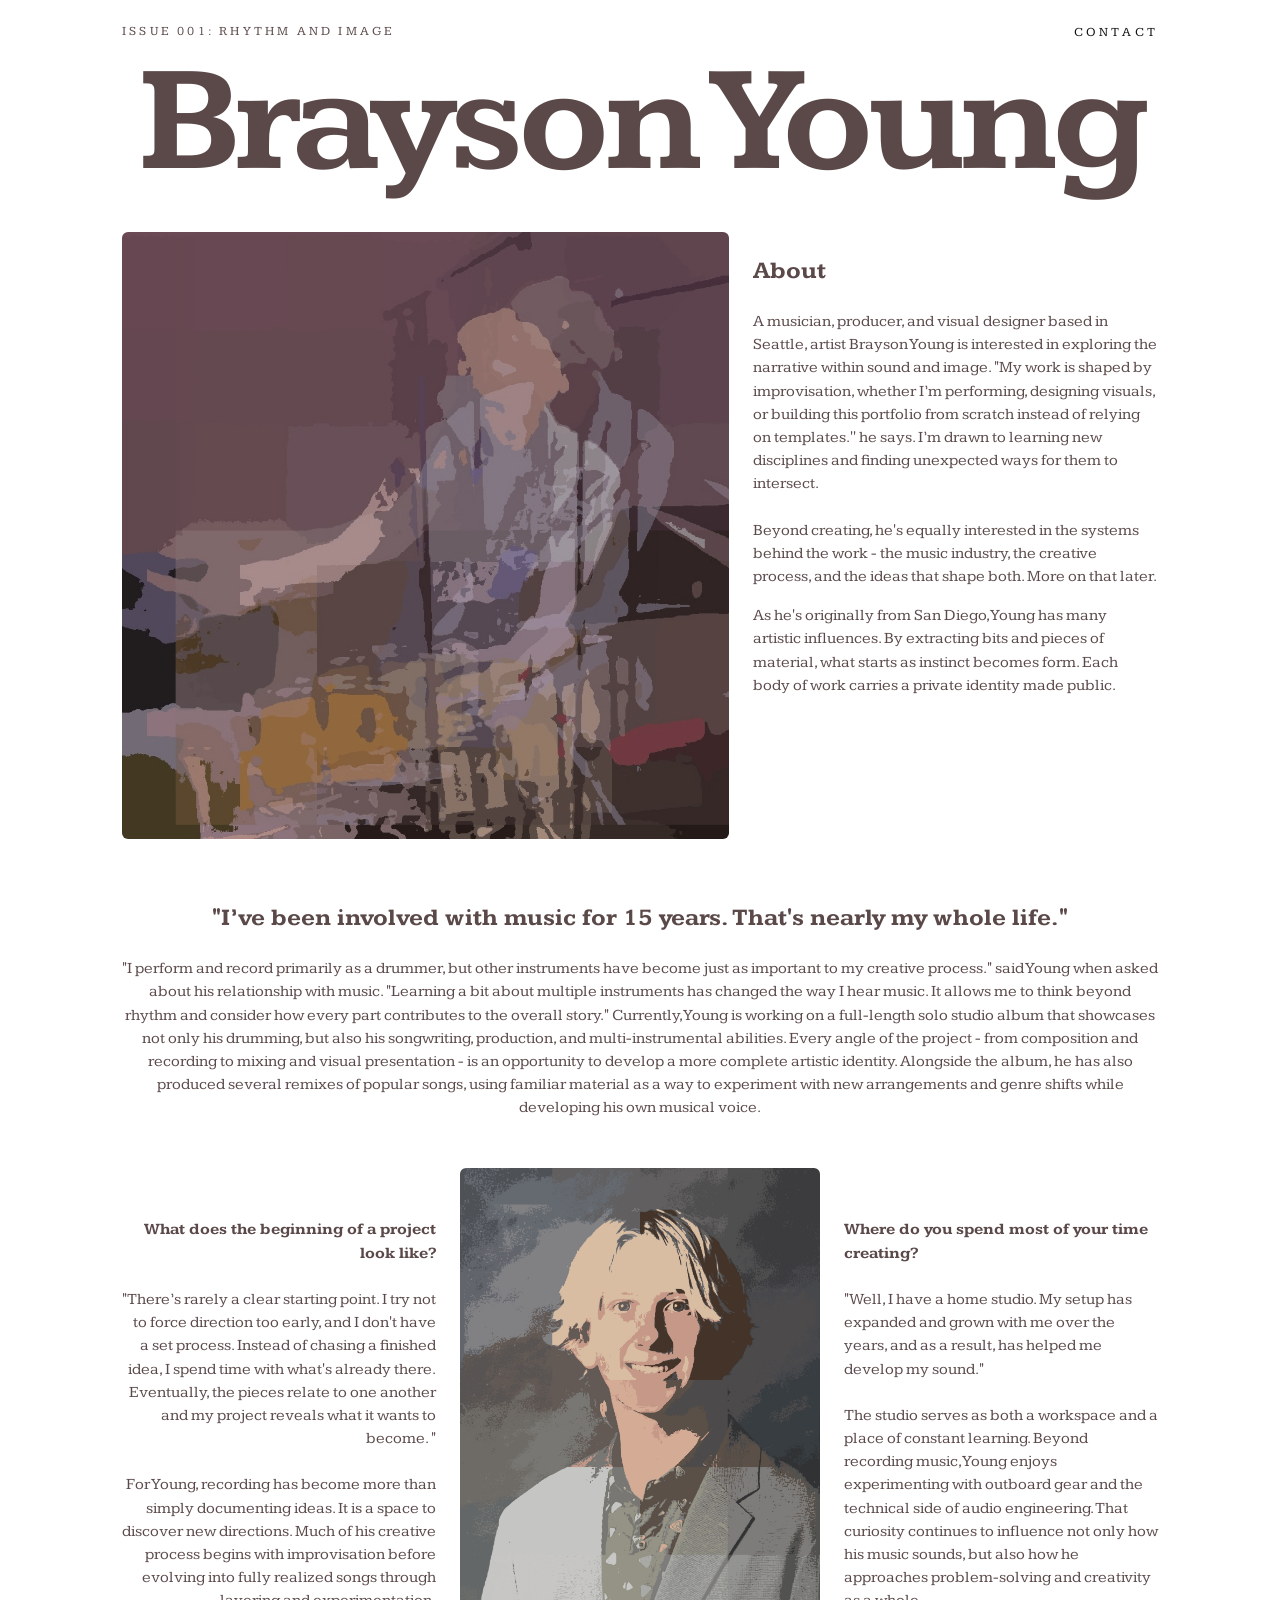
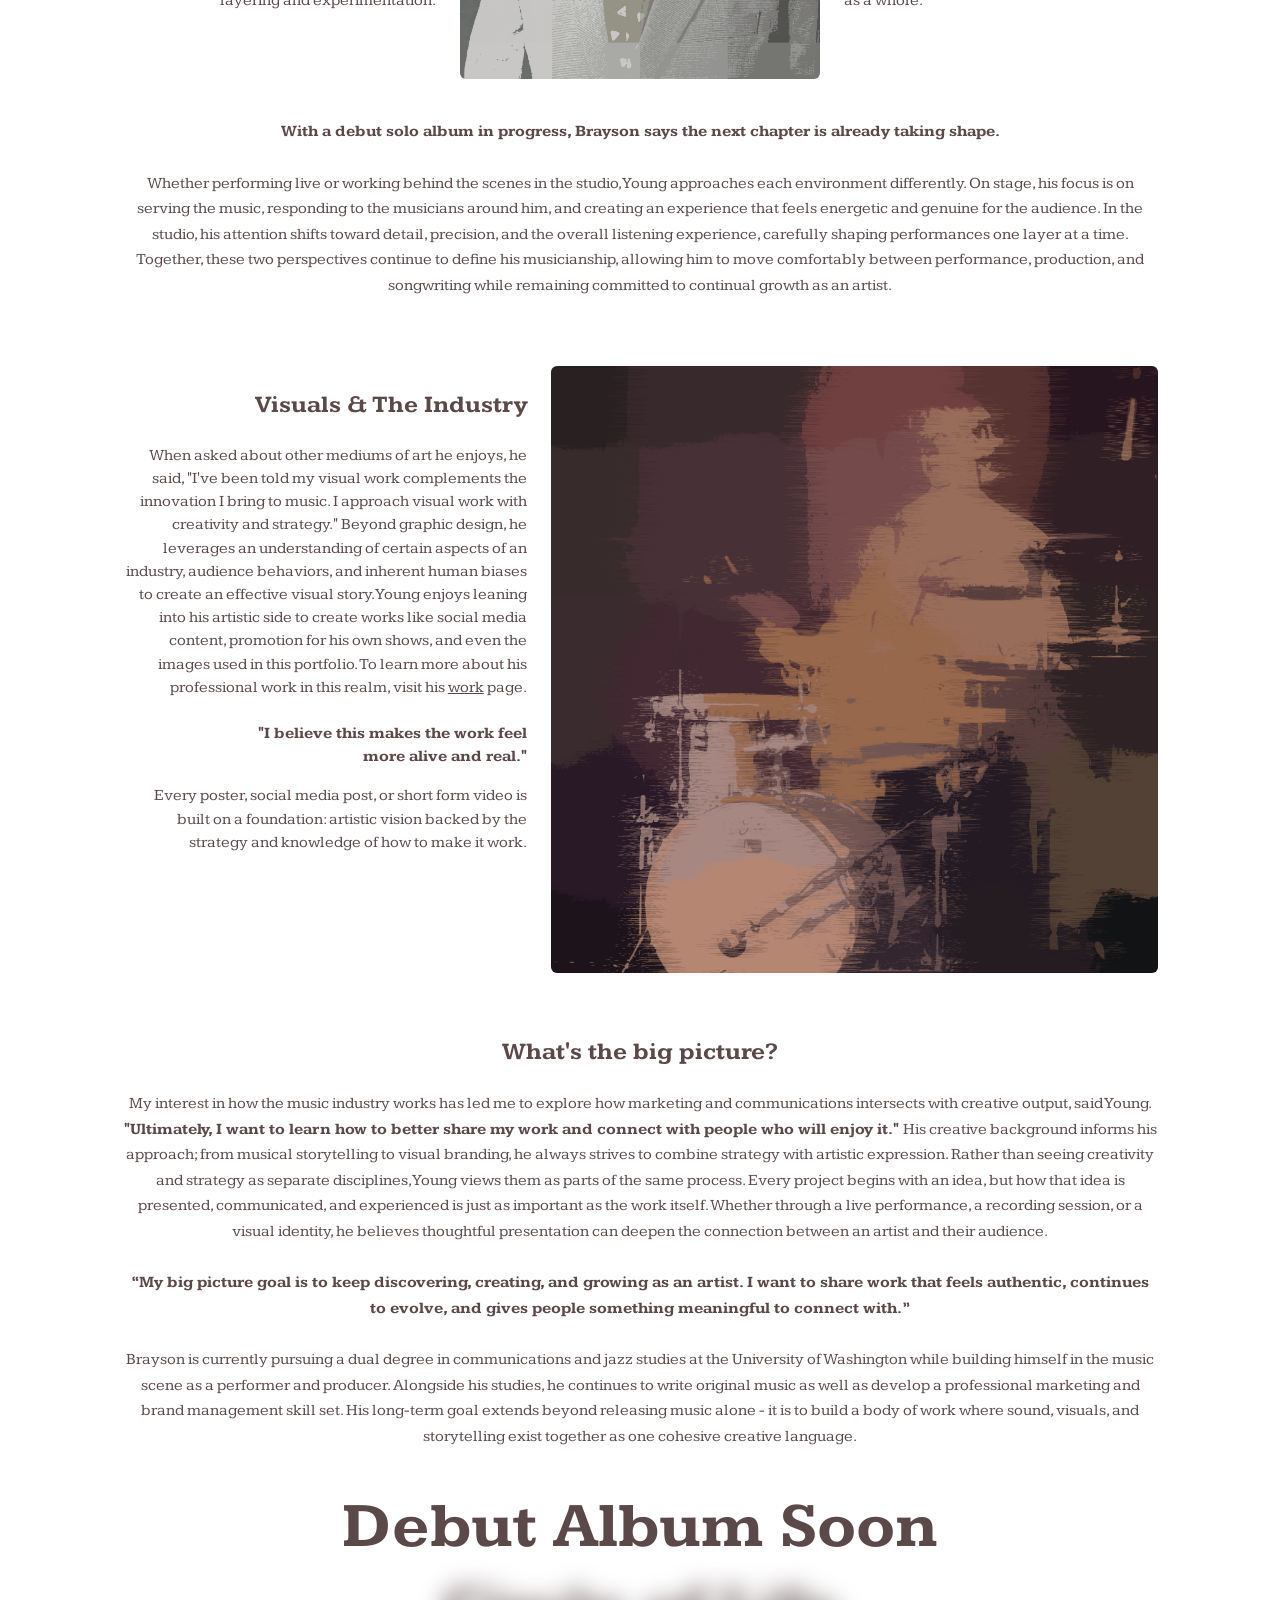
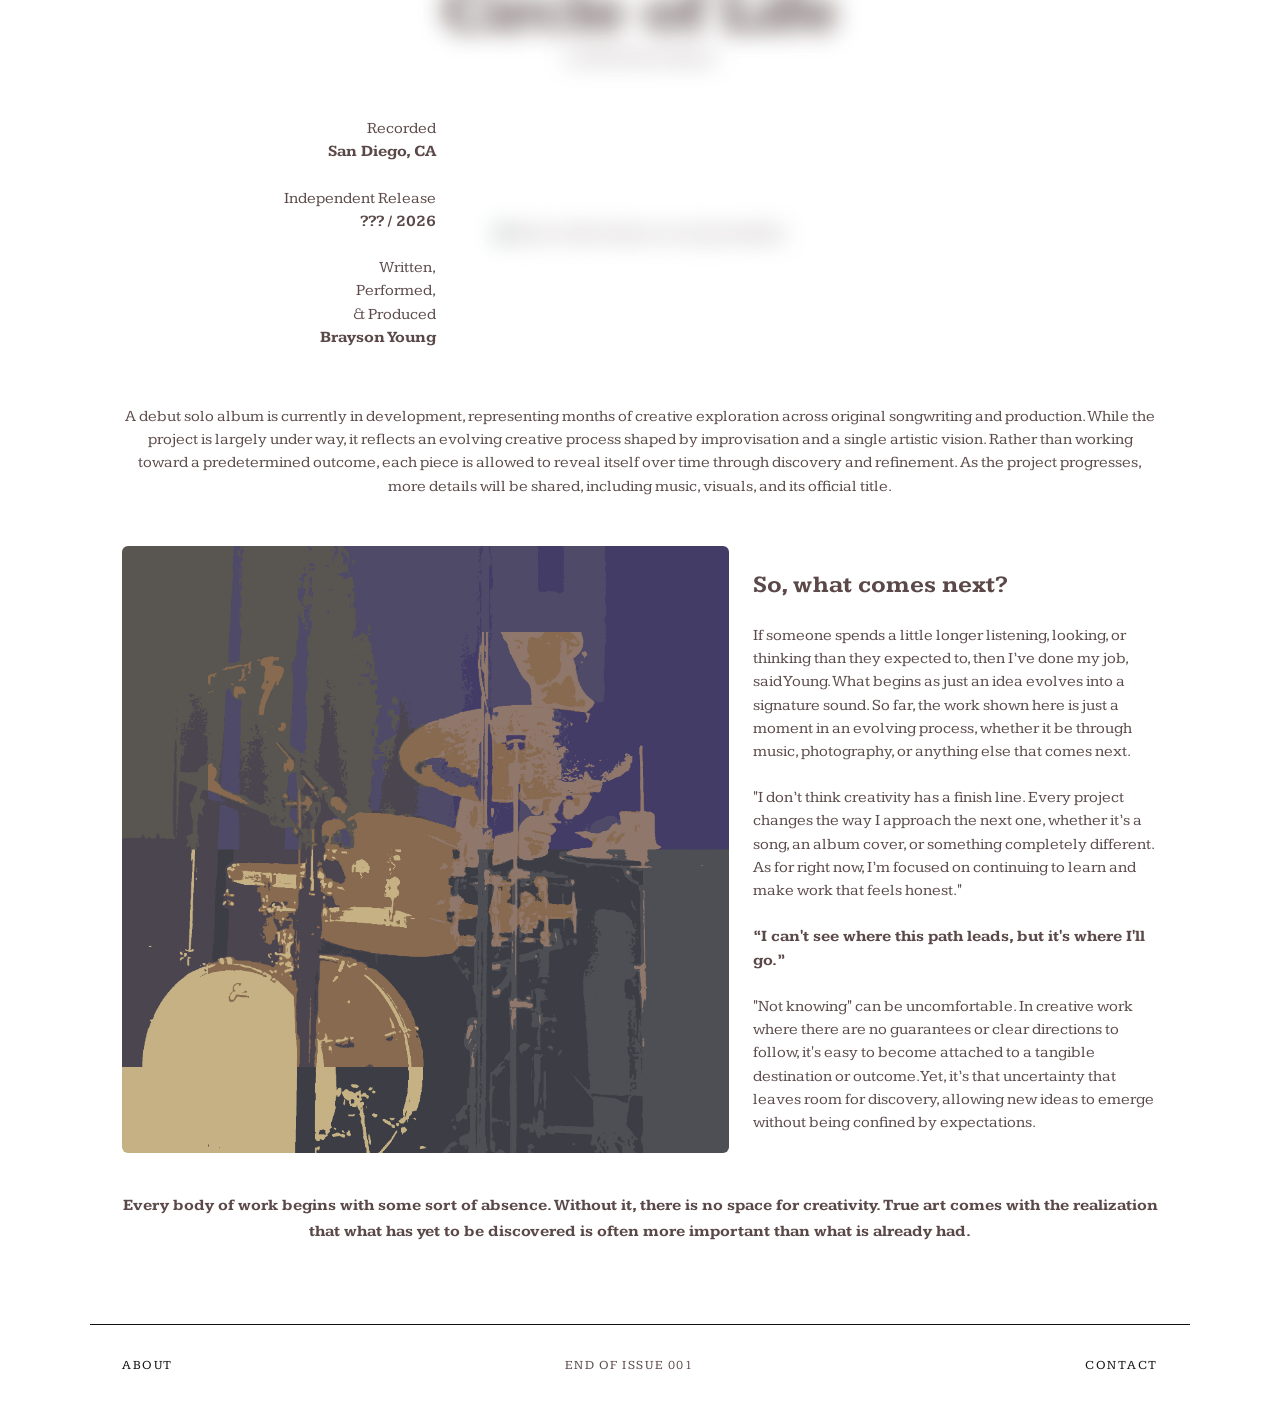
==== index.html @ c62594fe "aesthetic + some material changes made font size/line size smaller, updated text to include newer wo" ====
<!DOCTYPE html>
<html lang="en">
  <head>
    <meta charset="UTF-8" />
    <meta name="viewport" content="width=device-width, initial-scale=1.0" />
    <title>Brayson Young</title>
    <link rel="stylesheet" href="styles.css" />
  </head>
  <body>


<header class="masthead masthead-page">
        <div class="masthead-inner">
          <p class="eyebrow">

      <span class="eyebrow-full">issue 001: rhythm and image</span>

     <span class="eyebrow-short">issue 001</span>

        </p>
        
        <div class="contact-links" aria-label="Contact links">
          <button class="contact-toggle" type="button" aria-haspopup="dialog" aria-controls="contact-modal" aria-expanded="false">
            contact
          </button>
        </div>
      </div>

</header>


<header class="masthead masthead-fixed">
        <div class="masthead-inner">
          <p class="eyebrow">

      <span class="eyebrow-full">issue 001: rhythm and image</span>

     <span class="eyebrow-short">issue 001</span>

        </p>
        
        <div class="contact-links" aria-label="Contact links">
          <button class="contact-toggle" type="button" aria-haspopup="dialog" aria-controls="contact-modal" aria-expanded="false">
            contact
          </button>
        </div>
      </div>

</header>































        
       <div class="contact-backdrop" hidden></div>

<section class="contact-overlay" id="contact-overlay" hidden>

  <button class="contact-close" aria-label="Close contact">

    <img src="Assets/close.svg" alt="Close">

  </button>

  <div class="contact-content">

    <p class="contact-label">

      CONTACT
<br>

    </p>

    <h2>

      I'd love to hear from you.

    </h2>




<p>
  Email:
  <a href="mailto:braysonyoung@icloud.com" class="contact-item">

  <span>braysonyoung@icloud.com</span>

</a>



<br>
  Instagram:
  <a href="https://www.instagram.com/brayson.young/" target="_blank" rel="noopener noreferrer">

    @brayson.young

</a>
<br>
  LinkedIn:
  <a href="https://www.linkedin.com/in/braysonyoung/" target="_blank" rel="noopener noreferrer">

    in/braysonyoung

</a>
<br>
  Music:
  <a href="https://open.spotify.com/artist/YOUR_ARTIST_ID" target="_blank" rel="noopener noreferrer">

  "Brayson Young"

</a>

</p>

<p>Based in Seattle, WA</p>


<a class="contact-credit" href="Assets/Brayson Young Resume.pdf.pdf" download>

  Download Resume

  <br>

  <img src="Assets/download_grey.svg" width="19" height="19" alt="Download CV">

</a>

  </div>

</section>







    <main class="magazine">

      









<h1>Brayson Young</h1>
      

      <section class="feature">
        <img src="Images/anothercooldrums3.jpg" alt="Brayson Young at the drums" />
        <div class="feature-copy">
          <h2>About</h2>
          <p>
            A musician, producer, and visual designer based in Seattle, 
            artist Brayson Young is interested in 
            exploring the narrative within sound and image. 
            "My work is shaped by improvisation, whether I’m performing, 
            designing visuals, or building this portfolio from scratch 
            instead of relying on templates.'' he says. I’m drawn to learning new 
            disciplines and finding unexpected ways for them to intersect. 
            <br><br>
            Beyond creating, he's equally interested in the systems behind the 
            work - the music industry, the creative process, and the ideas that 
            shape both. More on that later. </p>
          <p>As he's originally from San Diego, Young has many artistic influences. 
            By extracting bits and pieces of material, what starts as instinct becomes form. 
            Each body of work carries a private identity made public.</p>
        </div>
      </section>


      <section class="essay">
        <h2>"I’ve been involved with music for 15 years. 
          That's nearly my whole life."</h2>
        <p> "I perform and record primarily as a 
          drummer, but other instruments
          have become just as important to my creative process." said 
          Young when asked about his relationship with music. 
          "Learning a bit about multiple instruments has changed the way I hear music. 
          It allows me to think beyond rhythm and consider how every 
          part contributes to the overall story."
          Currently, Young is working on a full-length solo studio 
          album that showcases not only his drumming, but also his 
          songwriting, production, and multi-instrumental abilities. 
          Every angle of the project - from composition and recording 
          to mixing and visual presentation - is an opportunity to 
          develop a more complete artistic identity. Alongside 
          the album, he has also produced several remixes of 
          popular songs, using familiar material as a way to 
          experiment with new arrangements and 
          genre shifts while developing his own musical voice. 
      </section>

      
      <section class="album-section">
        
        <div class="album-layout">
          <div class="feature-copy">
            <p style="text-align: right;">

          <strong>
          What does the beginning of a project look like? 
      
          </strong>


          <br><br>


          "There’s rarely a clear starting point. I try not to force 
          direction too early, and I don't have a set process.
          Instead of chasing a finished idea, I spend time with what's already there. 
          Eventually, the pieces relate 
          to one another and my project reveals what it wants to become. 
          "
<br><br>
              For Young, recording has become more than simply documenting ideas. 
              It is a space to discover new directions. 
              Much of his creative process begins with improvisation before 
               evolving into fully realized songs through 
              layering and experimentation.
            </p>
          </div>

          <div class="album-cover">
            <img src="Images/headshot.cool.jpg" alt="Headshot Cool" />
          </div>

          <div class="feature-copy">
            <p>
            <strong>
          Where do you spend most of your time creating?
          </strong>
          <br><br>
        "Well, I have a home studio.  
          My setup has expanded 
          and grown with me over the years, and as a result, has 
          helped me develop my sound."  
        <br><br>
        The studio serves as both a workspace and a place of 
        constant learning. Beyond recording music, 
        Young enjoys experimenting with outboard gear and the technical side of 
        audio engineering. That curiosity continues to 
        influence not only how his music sounds, but also 
        how he approaches problem-solving and creativity as a whole.
            </p>
          </div>
        </div>
      </section>

      <section class="essay">
        <strong>
        With a debut solo album in progress, Brayson says the next chapter is already taking shape.
        </strong>

        <br><br>
        Whether performing live or working behind the scenes in the studio, 
        Young approaches each environment differently. On stage, his 
        focus is on serving the music, responding to the musicians around 
        him, and creating an experience that feels energetic and genuine 
        for the audience. In the studio, his attention shifts toward detail, 
        precision, and the overall listening experience, carefully 
        shaping performances one layer at a time. Together, these two 
        perspectives continue to define his musicianship, allowing 
        him to move comfortably between performance, production, 
        and songwriting while remaining committed to continual growth as an artist.</p>
</section>

<br>
      <section class="feature feature-reverse">
        <div class="feature-copy">
          <h2>Visuals & The Industry </h2>
          <p>When asked about other mediums of art he enjoys, 
            he said, "I've been told my visual work complements the innovation I bring to music. 
            I approach visual work with creativity and strategy." 
            Beyond graphic design, 
            he leverages an understanding of certain aspects of an industry, 
            audience behaviors, and inherent human biases to create an effective 
            visual story. Young enjoys leaning into 
            his artistic side to create works like social media content, promotion for his own shows, 
            and even the images used in this portfolio. To learn more about his professional work in this realm, visit his <a href="work.html"> <u>work</u></a> page. 
            <br><br>

            <strong>"I believe this 
            makes the work feel <br> more alive and real."</strong>
             <p>Every poster, social 
            media post, or short form video is built on a foundation: 
            artistic vision backed by the strategy and knowledge of how to make it work.</p>
      
        </div>
        <img src="Images/braysondrums1cool3.jpg" alt="art" />
      </section>


      <section class="essay">
        <p>
          
          <h2>
            What's the big picture?
          </h2>
          
          My interest in how the music industry works has led me to explore how 
          marketing and communications intersects with creative output, said Young. 
          <b>"Ultimately, I want to learn how to better share my work and connect 
          with people who will enjoy it." </b>

          His creative background informs his approach; 
          from musical storytelling to visual branding, he always strives to 
          combine strategy with artistic expression. Rather than seeing creativity and 
          strategy as separate disciplines, Young views them as parts of the same process. 
          Every project begins with an idea, but how that idea is presented, 
          communicated, and experienced is just as important as the work itself. 
          Whether through a live performance, a recording session, or a visual 
          identity, he believes thoughtful presentation can deepen the 
          connection between an artist and their audience.  
          <br><br>

          <strong>
          “My big picture goal is to keep discovering, creating, and growing as an artist.
          I want to share work that feels authentic, continues to evolve, and gives people 
          something meaningful to connect with.”
          </strong>

          <br><br>
          Brayson is currently pursuing 
          a dual degree in communications and jazz studies at the 
          University of Washington while building himself in the music scene 
          as a performer and producer. Alongside his studies, he continues to 
          write original music as well as develop a professional
          marketing and brand management skill set. 
          His long-term goal extends beyond releasing music alone - it is 
          to build a body of work where sound, visuals, and storytelling 
          exist together as one cohesive creative language.

          
        </p>

      </section>

     





























  

    


      <section class="album-section">
        <h2 >Debut Album Soon</h2>
        <br>
    <h2 class="blur-text">Circle of Life</h2>
    <p class="album-subtitle blur-text">A 2026 Debut Album</p>
</section>






        <div class="album-layout">
          <div class="track-list left-list">
            <p>
            Recorded
            <br>
              <strong>San Diego, CA</strong>
            <br><br>
            Independent Release
            <br>
            <strong>??? / 2026</strong>
            <br><br>
            Written,
            <br>
            Performed,
            <br>
            & Produced
            <br>
            <strong>Brayson Young</strong>

            </p>
          </div>







          <div class="album-cover">
            <div class="album-visual">
              <img src="Images/drumscool.jpg" class="blurred" alt="Circle of Life album cover placeholder" />
            </div>
          </div>








          
        </div>

      
      </section>

      <section class="essay">
        <p>
          A debut solo album is currently in development, representing months of 
          creative exploration across original songwriting and production. 
          While the project is largely under way, it 
          reflects an evolving creative process shaped by improvisation 
          and a single artistic vision. Rather than working toward a 
           predetermined outcome, each piece is allowed to reveal 
           itself over time through discovery and refinement. As the project progresses, more details will 
           be shared, including music, visuals, and its official title. 
      

        </p>
      </section>

 
  

  
  









































        




























<section class="feature">
        <img src="Images/BraysonDrums2 cool2.jpg" alt="Brayson Young at the drums" />
        <div class="feature-copy">
          <h2>So, what comes next?</h2>
          <p>

            If someone spends a little longer listening, looking, or 
            thinking than they expected to, then I’ve done my job, said Young.
          What begins as just an idea evolves into a signature sound. 
            So far, the work shown here 
            is just a moment in an evolving process, whether it be through 
            music, photography, or anything else that comes next.
            <br><br>
            "I don’t think creativity has a finish line. 
            Every project changes the way I approach the next one, 
            whether it’s a song, an album cover, or something completely 
            different. As for right now, I’m focused on continuing to
             learn and make work that feels honest." 
            
             <br><br>
             <strong>“I can't see where this path leads, but it's where I'll go.”</strong>
            <br><br>
            "Not knowing" can be uncomfortable. In creative work where 
            there are no guarantees or clear directions to follow, it's easy 
            to become attached to a tangible destination or outcome. 
            Yet, it’s that uncertainty that 
            leaves room for discovery, allowing new ideas to emerge 
            without being confined by expectations.
            
            </p>
        </div>
      </section>






<section class="essay">
          
            <strong>
            Every body of work begins with some sort of absence. Without it, 
            there is no space for creativity. 
            True art comes with the realization that 
            what has yet to be discovered is often more important than what
            is already had.  
            </strong>


            
          </p>



































    </main>

    <footer class="site-footer">

  <div class="footer-inner">

    <button class="about-toggle" type="button">

    <p class="issue-end">
      about
    </p>
    </button>

    <p class="issue-end">
      end of issue 001
    </p>

    <button class="contact-toggle footer-contact" type="button">

    <p class="issue-end">
      contact
    </p>
    </button>

  </div>



</footer>






















<button class="back-to-top" aria-label="Back to top">
  <span class="reading-percentage">0%</span>
</button>



<div class="corner-menu">
  <div class="menu-items">

    <!--about-->
<button class="menu-icon about-menu-button" aria-label="About">
      <img src="Assets/about.svg" alt="About">
    </button>
    <!-- Contact -->
    <button class="menu-icon contact-menu-button" aria-label="Contact">
      <img src="Assets/mail.svg" alt="Contact">
    </button>
    <!-- Share -->
    <button class="menu-icon share-button" aria-label="Share">
      <img src="Assets/send.svg" alt="Share">
    </button>
    
  </div>
  <!-- Hamburger -->
  <button class="menu-toggle" aria-label="Open menu">
    <span></span>
    <span></span>
  </button>
</div>








<!-- About Overlay -->

<div class="about-backdrop" hidden></div>

<section class="about-overlay" id="about-overlay" hidden>

  <button class="about-close" aria-label="Close about">

  <img src="Assets/close.svg" alt="Close about">    

  </button>

  <div class="about-content">

    <p class="about-label">

      about

    </p>

    <h2>

      Issue 001:
      Rhythm and Image

    </h2>

    <p>

      This website is a digital publication exploring the

      relationship between music, visual art, and creative

      process. It also serves as a portfolio for my work.

    </p>

    <p>

      <a href="work.html" class="about-link">

        Learn more about my professional work

      </a>

    </p>

    <p>

      Created and designed by Brayson Young.

    </p>

    <p class="about-credit">

      © 2026 Brayson Young
      <br>
      All Rights Reserved

    </p>

  </div>

</section>





    <script>

/* =========================
   SEMI-STICKY MASTHEAD
========================= */

const fixedHeader = document.querySelector(".masthead-fixed");

let lastScroll = 0;

window.addEventListener("scroll", () => {

  if (!fixedHeader) return;

  const currentScroll = window.scrollY;

  if (currentScroll < 200) {

    fixedHeader.classList.remove("visible");

  } 
  
  else if (currentScroll < lastScroll) {

    fixedHeader.classList.add("visible");

  } 
  
  else {

    fixedHeader.classList.remove("visible");

  }

  lastScroll = currentScroll;

});



/* =========================
   YEAR
========================= */

const yearElement = document.getElementById("year");

if (yearElement) {

  yearElement.textContent = new Date().getFullYear();

}



/* =========================
   CONTACT POPUP
========================= */

const contactButtons = document.querySelectorAll(".contact-toggle");

const contactOverlay = document.querySelector("#contact-overlay");

const contactBackdrop = document.querySelector(".contact-backdrop");

const contactClose = document.querySelector(".contact-close");


function openContact() {

  if (!contactOverlay || !contactBackdrop) return;

  contactOverlay.hidden = false;

  contactBackdrop.hidden = false;


  setTimeout(() => {

    contactOverlay.classList.add("visible");

    contactBackdrop.classList.add("visible");

  }, 10);

}


function closeContact() {

  if (!contactOverlay || !contactBackdrop) return;


  contactOverlay.classList.remove("visible");

  contactBackdrop.classList.remove("visible");


  setTimeout(() => {

    contactOverlay.hidden = true;

    contactBackdrop.hidden = true;

  }, 450);

}


contactButtons.forEach(button => {

  button.addEventListener("click", openContact);

});


if (contactClose) {

  contactClose.addEventListener("click", closeContact);

}


if (contactBackdrop) {

  contactBackdrop.addEventListener("click", closeContact);

}


if (contactOverlay) {

  contactOverlay.addEventListener("click", (event) => {

    if (event.target === contactOverlay) {

      closeContact();

    }

  });

}



/* =========================
   ABOUT POPUP
========================= */

const aboutButtons = document.querySelectorAll(".about-toggle");

const aboutMenuButton = document.querySelector(".about-menu-button");

if (aboutMenuButton) {

  aboutMenuButton.addEventListener("click", openAbout);

}

const aboutOverlay = document.querySelector("#about-overlay");

const aboutBackdrop = document.querySelector(".about-backdrop");

const aboutClose = document.querySelector(".about-close");


function openAbout() {

  if (!aboutOverlay || !aboutBackdrop) return;


  aboutOverlay.hidden = false;

  aboutBackdrop.hidden = false;


  setTimeout(() => {

    aboutOverlay.classList.add("visible");

    aboutBackdrop.classList.add("visible");

  }, 10);

}


function closeAbout() {

  if (!aboutOverlay || !aboutBackdrop) return;


  aboutOverlay.classList.remove("visible");

  aboutBackdrop.classList.remove("visible");


  setTimeout(() => {

    aboutOverlay.hidden = true;

    aboutBackdrop.hidden = true;

  }, 450);

}


aboutButtons.forEach(button => {

  button.addEventListener("click", openAbout);

});


if (aboutClose) {

  aboutClose.addEventListener("click", closeAbout);

}


if (aboutBackdrop) {

  aboutBackdrop.addEventListener("click", closeAbout);

}


if (aboutOverlay) {

  aboutOverlay.addEventListener("click", (event) => {

    if (event.target === aboutOverlay) {

      closeAbout();

    }

  });

}



/* =========================
   ESCAPE CLOSES POPUPS
========================= */

document.addEventListener("keydown", (event) => {

  if (event.key === "Escape") {

    closeAbout();

    closeContact();

  }

});



/* =========================
   BACK TO TOP + CORNER MENU
========================= */

const backToTop = document.querySelector(".back-to-top");

const cornerMenu = document.querySelector(".corner-menu");


window.addEventListener("scroll", () => {


  if (window.scrollY > 600) {


    if (backToTop) {

      backToTop.classList.add("visible");

    }


    if (cornerMenu) {

      cornerMenu.classList.add("visible");

    }


  } 
  
  else {


    if (backToTop) {

      backToTop.classList.remove("visible");

    }


    if (cornerMenu) {

      cornerMenu.classList.remove("visible");

    }


  }


});



if (backToTop) {

  backToTop.addEventListener("click", () => {

    window.scrollTo({

      top: 0,

      behavior: "smooth"

    });

  });

}



/* =========================
   READING PERCENTAGE
========================= */

const percentageText = document.querySelector(".reading-percentage");


function updateReadingProgress() {

  if (!percentageText) return;


  const scrollTop = window.scrollY;

  const documentHeight =
    document.documentElement.scrollHeight - window.innerHeight;


  const percentage =
    Math.round((scrollTop / documentHeight) * 100);


  percentageText.textContent = percentage + "%";

}


window.addEventListener("scroll", updateReadingProgress);

updateReadingProgress();



/* =========================
   CORNER MENU
========================= */

const menuToggle = document.querySelector(".menu-toggle");

const shareButton = document.querySelector(".share-button");

const menuContactButton = document.querySelector(".contact-menu-button");



if (menuToggle && cornerMenu) {

  menuToggle.addEventListener("click", () => {

    cornerMenu.classList.toggle("open");

  });

}



if (shareButton) {

  shareButton.addEventListener("click", async () => {


    if (navigator.share) {


      await navigator.share({

        title: document.title,

        url: window.location.href

      });


    } 
    
    else {


      navigator.clipboard.writeText(window.location.href);


    }


  });

}



if (menuContactButton) {

  menuContactButton.addEventListener("click", () => {

    openContact();

  });

}



/* =========================
   CAROUSEL
========================= */

document.addEventListener("DOMContentLoaded", () => {



  const carousel =

    document.querySelector(".poster-carousel .carousel-track");

  const prevButton =

    document.querySelector(".carousel-prev");

  const nextButton =

    document.querySelector(".carousel-next");

  if (!carousel || !prevButton || !nextButton) return;



  window.addEventListener("load", () => {

  carousel.scrollTo({

    left: 0,

    behavior: "instant"

  });

});



  function getScrollAmount() {

    const card =

      carousel.querySelector(".poster-card");

    if (!card) return 244;

    const gap =

      parseInt(

        window.getComputedStyle(carousel).gap,

        10

      ) || 24;

    return card.offsetWidth + gap;

  }

  function updateButtons() {

  const maxScroll = carousel.scrollWidth - carousel.clientWidth;

  if (carousel.scrollLeft <= 5) {

    prevButton.classList.add("hidden");

  } else {

    prevButton.classList.remove("hidden");

  }

  if (carousel.scrollLeft >= maxScroll - 5) {

    nextButton.classList.add("hidden");

  } else {

    nextButton.classList.remove("hidden");

  }

}

  prevButton.addEventListener("click", () => {

    carousel.scrollBy({

      left: -getScrollAmount(),

      behavior: "smooth"

    });

  });

  nextButton.addEventListener("click", () => {

    carousel.scrollBy({

      left: getScrollAmount(),

      behavior: "smooth"

    });

  });

  // Update while scrolling

  carousel.addEventListener("scroll", updateButtons);

  // Update on resize

  window.addEventListener("resize", updateButtons);

  // Set initial state

  updateButtons();

});



</script>












  </body>
</html>
---- styles.css ----
@import url("https://fonts.googleapis.com/css2?family=Kameron:wght@400;600;700&display=swap");

html, body {
  margin: 0;
  padding: 0;
  min-height: 100%;
  background: #ffffff;
  color: #5b4949;
  font-family: "Kameron", serif;
  p {
  font-size: 16px;
  line-height: 1.45;
}
}

body {
  overflow-x: hidden;


 

  -moz-osx-font-smoothing: grayscale;



animation: fadeIn 2s ease;

}

@keyframes fadeIn {

  from {

    opacity: 0;

  }

  to {

    opacity: 1;

  }


}





.blurred {
  filter: blur(12px);
}

.blur-text {
  filter: blur(12px);
}



.underline {
  text-decoration: underline;
}























.back-to-top {

  position: fixed;

  bottom: 2rem;

  left: 2rem;

  width: auto;

  height: auto;

  border: none;

  background: transparent;

  color: #111;

  display: flex;

  flex-direction: column;

  align-items: center;

  justify-content: center;

  gap: 0rem;

  cursor: pointer;

  opacity: 0;

  visibility: hidden;

  transform: translateY(10px);

  transition:

    opacity 0.4s ease,

    transform 0.4s cubic-bezier(.22,1,.36,1),

    visibility 0.4s ease;

  z-index: 20;


  border-radius: 5px;

  background: rgba(255,255,255,0.9);

  backdrop-filter: blur(8px);

  filter: drop-shadow(0 2px 8px rgba(0,0,0,0));

}

.back-to-top.visible {

  opacity: 1;

  visibility: visible;

  transform: translateY(0);

}

.back-to-top:hover {

  transform: translateY(-4px);

}

.back-to-top img {

  width: 38px;

  height: 38px;

}

.reading-percentage {

  font-size: 1rem;

  letter-spacing: 0.15em;

  text-transform: uppercase;

}







.corner-menu {

  position: fixed;

  left: auto;

  bottom: 2rem;

  right: 2rem;

  z-index: 20;

  display: flex;

  flex-direction: column;

  align-items: center;

  opacity: 0;

  visibility: hidden;

  transform: translateY(10px);

  transition:

    opacity 0.4s ease,

    transform 0.4s cubic-bezier(.22,1,.36,1),

    visibility 0.4s ease;

}


.corner-menu.visible {

  opacity: 1;

  visibility: visible;

  transform: translateY(0);

}

/* Main hamburger button */

.menu-toggle {

  width: auto;

  height: auto;

  padding: 0.65rem;

  border: none;

  background: rgba(255,255,255,0.9);

  backdrop-filter: blur(8px);

  display: flex;

  flex-direction: column;

  align-items: center;

  justify-content: center;

  gap: 6px;

  cursor: pointer;

  border-radius: 5px;

}

/* Hamburger lines */

.menu-toggle span {

  width: 20px;

  height: 2px;

  background: #111;

  transition: transform .3s ease;

}

/* Hidden menu buttons */

.menu-items {

  display: flex;

  flex-direction: column;

  align-items: center;

  gap: 14px;

  margin-bottom: 14px;

  opacity: 0;

  visibility: hidden;

  transform: translateY(10px);

  transition:

    opacity .4s ease,

    transform .4s cubic-bezier(.22,1,.36,1),

    visibility .4s ease;

}

/* Individual buttons */

.menu-icon {

  width: 32px;

  height: 32px;

  padding: 0;

  border: none;

  border-radius: 5px;

  background: rgba(255,255,255,0.9);

  backdrop-filter: blur(8px);

  display: flex;

  align-items: center;

  justify-content: center;

  cursor: pointer;

  transition: transform .3s ease;

}

.menu-icon img {

  width: 20px;

  height: 20px;

  object-fit: contain;

}

.menu-icon:hover {

  transform: translateY(-3px);

}

/* Expanded state */

.corner-menu.open .menu-items {

  opacity: 1;

  visibility: visible;

  transform: translateY(0);

}

/* Hamburger → X */

.corner-menu.open .menu-toggle span:first-child {

  transform: translateY(3.5px) rotate(45deg);

}

.corner-menu.open .menu-toggle span:last-child {

  transform: translateY(-3.5px) rotate(-45deg);

}





@media (max-width: 1220px) {

  .back-to-top,

  .corner-menu {

    display: none !important;

  }

}
































/* CONTACT BACKDROP */

.contact-backdrop {

  position: fixed;

  inset: 0;

  background: rgba(255,255,255,0.55);

  backdrop-filter: blur(10px);

  -webkit-backdrop-filter: blur(10px);

  z-index: 30;

  opacity: 0;

  transition: opacity .4s ease;

}


.contact-backdrop.visible {

  opacity: 1;

}



/* CONTACT PAGE */

.contact-overlay {

  position: fixed !important;

  top: 0 !important;

  left: 0 !important;

  width: 100vw !important;

  height: 100dvh !important;

  background: #ffffff;

  z-index: 999;

  display: flex;

  align-items: center;

  justify-content: center;

  opacity: 0;

  transform: translateY(20px);

  pointer-events: none;

  transition:

    opacity .45s ease,

    transform .45s cubic-bezier(.22,1,.36,1);

}


.contact-overlay.visible {

  opacity: .7;

  transform: translateY(0);

  pointer-events: auto;

}



/* CONTENT */

.contact-content {

  width: min(90vw, 400px);

  text-align: center;

  color: inherit;

  line-height: 1.7;

}


.contact-toggle {

  border: none;

  background: transparent;

  padding: 0;

  margin: 0;

  color: #111111;

  font-family: inherit;

  font-size: 0.8rem;

  letter-spacing: 0.25em;

  text-transform: uppercase;

  cursor: pointer;

  appearance: none;

  -webkit-appearance: none;

  transition: opacity 0.2s ease;

}

.home-link {

  color: #111111;

  font-family: inherit;

  font-size: 0.8rem;

  letter-spacing: 0.25em;

  text-decoration: none;

  text-transform: uppercase;

  transition: opacity 0.2s ease;

}

.home-link:hover {

  opacity: 0.55;

}

.home-link:focus-visible {

  outline: 2px solid currentColor;

  outline-offset: 4px;

}

.contact-toggle:hover {

  opacity: 0.55;

}

.contact-toggle:focus-visible {

  outline: none;

}



.contact-label {

  font-size: .95rem;

  letter-spacing: .2em;

  text-transform: uppercase;

  color: #000000;

  margin-bottom: 2rem;

}



.contact-content h2 {

  font-size: clamp(2.2rem);

  font-weight: 700;

  line-height: 1.1;

  color: #000;

  margin: 0 0 2rem;



}



/* LINKS */

.contact-links {

  display: flex;

  flex-direction: column;

  align-items: center;



}




.contact-row {

  color: #111;

  text-decoration: none;

  display: flex;

  flex-direction: column;

  align-items: center;

  gap: .3rem;

  margin-top: 3rem;

  margin-bottom: 1.5rem;

  transition: opacity .2s ease;



}



a {

  color: inherit;

  text-decoration: none; /* optional */

}

a:visited {

  color: inherit;

}



a:active {

  color: inherit;

}


.contact-row:hover {

  opacity: .6;

}


.contact-info {

  font-size: 1rem;



}



.contact-credit {

  margin-top: 1.5rem;

  font-size: .8rem !important;

  color: #777 !important;

  letter-spacing: .1em;

}



/* CLOSE BUTTON */

.contact-close {

  position: absolute;

  top: 2rem;

  right: 2rem;

  border: none;

  background: transparent;

  cursor: pointer;

}


















main {
  min-height: 100vh;
  background: #ffffff;
  padding: 2rem;
  box-sizing: border-box;
}


img {

  border-radius: 6px;

}

.magazine {
  max-width: 1100px;
  margin: 0 auto;
  padding-top: 55px;
}

.work-magazine {
  padding-bottom: 5rem;
  color: #4e3b59;
}

.work-magazine h1 {
  width: 100%;
  max-width: 1100px;
  margin: 0 auto 2.5rem;
  box-sizing: border-box;
  font-size: clamp(3.4rem, 9vw, 7.2rem);
  font-weight: 650;
  line-height: 1.1;
  letter-spacing: -0.04em;
  text-align: center;
  white-space: nowrap;
  overflow: hidden;
  text-overflow: clip;

}

.work-feature {
  margin-top: 1.5rem;
  margin-bottom: 4rem;
}

.section-label {
  margin: 0 0 1rem;
  font-size: 0.72rem;
  letter-spacing: 0.22em;
  text-transform: uppercase;
  color: #111111;
}

.instagram-chart-section {
  margin: 3rem 0 2rem;
}

.instagram-chart-header {
  margin-bottom: 1rem;
  text-align: center;
}

.instagram-chart-header h2 {
  margin: 0;
  font-size: clamp(2rem, 3vw, 3rem);
  line-height: 1.1;
  letter-spacing: -0.04em;
}

.instagram-chart-wrap {
  position: relative;
  width: 100%;
  max-width: 780px;
  margin: 0 auto;
  padding: 1.25rem 1rem 0.5rem;
  border-top: 1px solid rgba(17, 17, 17, 0.2);
  border-bottom: 1px solid rgba(17, 17, 17, 0.2);
  background: rgba(255, 255, 255, 0.5);
  box-sizing: border-box;
}

.instagram-chart-wrap canvas {
  display: block;
  width: 100% !important;
  height: 320px !important;
}

.stats-section {
  margin: 3rem 0 2rem;
}

.stats-grid {
  display: grid;
  grid-template-columns: repeat(auto-fit, minmax(200px, 1fr));
  gap: 2rem;
  width: 100%;
  max-width: 780px;
  margin: 0 auto;
  padding: 2rem 1rem;
  border-top: 1px solid rgba(17, 17, 17, 0.2);
  border-bottom: 1px solid rgba(17, 17, 17, 0.2);
  background: rgba(255, 255, 255, 0.5);
  box-sizing: border-box;
}

@media (max-width: 768px) {
  .stats-grid {
    grid-template-columns: repeat(2, minmax(0, 1fr));
    gap: 1rem 1.5rem;
    padding: 1.5rem 0.75rem;
  }

  .stat-card {
    min-width: 0;
  }
}

.stat-card {
  text-align: center;
}

.stat-value {
  font-size: clamp(2rem, 8vw, 2.5rem);
  font-weight: 600;
  line-height: 1;
  letter-spacing: -0.03em;
  margin-bottom: .25rem;
  color: #604466;
  text-transform: lowercase;
}

.stat-label {
  font-size: 0.75rem;
  letter-spacing: 0.1em;
  text-transform: uppercase;
  color: rgba(104, 61, 110, 0.7);
}

.metrics-description {
  width: 100%;
  max-width: 1100px;
  margin: 0rem auto 0;
  padding: 2rem 1rem;
  text-align: center;
  box-sizing: border-box;

}

.metrics-description p {
  margin: 0;
  font-size: 1rem;
  line-height: 1.45;

}

.placeholder-image {
  position: relative;
  display: flex;
  align-items: flex-end;
  justify-content: flex-start;
  overflow: hidden;
  border: 1px solid rgba(17, 17, 17, 0.2);
  background:
    linear-gradient(135deg, rgba(17, 17, 17, 0.08), rgba(17, 17, 17, 0.02)),
    repeating-linear-gradient(
      90deg,
      rgba(17, 17, 17, 0.05),
      rgba(17, 17, 17, 0.05) 2px,
      rgba(255, 255, 255, 0) 2px,
      rgba(255, 255, 255, 0) 18px
    );
  border-radius: 6px;
}

.placeholder-image.large {
  min-height: 540px;
  width: 100%;
  max-width: 100%;
}

.placeholder-image.square {
  min-height: 280px;
  width: 100%;
}

.placeholder-image span {
  display: inline-block;
  margin: 1rem;
  padding: 0.3rem 0.6rem;
  font-size: 0.72rem;
  letter-spacing: 0.16em;
  text-transform: uppercase;
  background: rgba(255, 255, 255, 0.8);
  border: 1px solid rgba(17, 17, 17, 0.15);
  border-radius: 999px;
}

.work-grid {
  display: grid;
  grid-template-columns: repeat(3, minmax(0, 1fr));
  gap: 2rem;
  width: 100%;
  margin-top: 3rem;
}

.work-grid:has(.work-card:nth-child(2):last-child) {
  grid-template-columns: repeat(2, minmax(0, 1fr));
}

.work-card {
  display: flex;
  flex-direction: column;
  gap: 1rem;
  width: 100%;
  min-width: 0;
  max-width: 100%;
  padding-top: 1rem;
  border-top: 1px solid rgba(17, 17, 17, 0.25);
}

.work-card img {
  display: block;
  width: 100%;
  max-width: 100%;
  height: auto;
  border-radius: 6px;
}

@media (max-width: 768px) {
  .work-grid,
  .work-grid:has(.work-card:nth-child(2):last-child) {
    grid-template-columns: 1fr;
    width: 100%;
    max-width: none;
    margin: 0;
  }

  .work-card {
    width: 100%;
    max-width: 100%;
    margin: 0;
    line-height: 1.45;
  }

  .work-grid:has(.work-card:nth-child(2):last-child) .work-card-copy {
    align-items: center;
    text-align: center;
  }
}

.work-card-copy {
  display: flex;
  flex-direction: column;
  gap: 0.75rem;
  width: 100%;
  max-width: 100%;
  line-height: 1.45;
  color: #62506d;
}

.work-card-copy h3 {
  margin: 0;
  font-size: clamp(1.6rem, 2vw, 2.3rem);
  line-height: 1.1;
  letter-spacing: -0.04em;
  color: #62506d;
}

.work-card-copy p:last-child {
  margin: 0;
  font-size: 1rem;
  line-height: 1.45;
  color: #111111;
}

.site-footer {
  max-width: 1100px;
  margin: 0 auto;
  padding: 1.5rem 2rem 2rem;
  border-top: 1px solid #111111;
  text-align: center;
}

.site-footer p {
  margin: 0;
  font-size: 0.8rem;
  letter-spacing: 0.12em;
  text-transform: uppercase;
}





































































.masthead .eyebrow-full {

  display: inline;

}

.masthead .eyebrow-short {

  display: none;

}

@media (max-width: 768px) {

  .masthead .eyebrow-full {

    display: none;

  }

  .masthead .eyebrow-short {

    display: inline;

  }

}





.masthead-page {

  position: relative;

  width: 100%;

  height: 64px;

  margin-bottom: -64px;

  background: white;

  z-index: 9;

  mask-image: linear-gradient(

    to bottom,

    black 85%,

    transparent 100%

  );

  -webkit-mask-image: linear-gradient(

    to bottom,

    black 85%,

    transparent 100%

  );

}

/* Sticky version */

.masthead-fixed {

  position: fixed;

  top: 0;

  left: 0;

  width: 100%;

  height: 54px;

  background: white;

  z-index: 10;

  transform: translateY(-100%);

  transition: transform .35s ease;

  mask-image: linear-gradient(

    to bottom,

    black 85%,

    transparent 100%

  );

  -webkit-mask-image: linear-gradient(

    to bottom,

    black 85%,

    transparent 100%

  );

}

.masthead-fixed.visible {

  transform: translateY(0);

}

.masthead-inner {

  max-width: 1100px;

  height: 100%;

  margin: 0 auto;

  padding: 0 2rem;

  box-sizing: border-box;

  display: flex;

  align-items: center;

  justify-content: space-between;

}

































 h1 {
  margin-top: 0rem;
  margin-bottom: 2.5rem;
  font-size: clamp(3rem, 12vw, 9.5rem);
  font-weight: 650;
  line-height: 0.9;
  letter-spacing: -0.04em;
  width: 100%;
  text-align: center;
  white-space: nowrap;
}





.eyebrow {

  margin: 0;

  text-transform: uppercase;

  letter-spacing: 0.25em;

  font-size: 0.8rem;

}









































@media (max-width: 1100px) {
  .masthead h1 {
    font-size: 7rem;
  }
}

@media (max-width: 768px) {
  .masthead h1 {
    font-size: 5rem;
  }
  .magazine h1 {
    margin-bottom: 1.2rem;
    margin-top: 0rem;
  }
}

.feature {
  display: grid;
  grid-template-columns: 1.2fr 0.8fr;
  gap: 1.5rem;
  align-items: start;
  margin-bottom: 2rem;
}

.feature-reverse {
  grid-template-columns: 0.8fr 1.2fr;
}

.feature-reverse .feature-copy {
  text-align: right;
}

.feature img,
.card img,
.poster-card img,
.album-cover img {
  display: block;
  width: 100%;
  height: auto;
}

.feature-copy {
  font-size: 1rem;
  line-height: 1.6;
  text-align: left;
}

.essay,
.card p,
.poster-card p {
  font-size: 1rem;
  line-height: 1.6;
  text-align: center;
}

.feature-copy p,
.essay p {
  margin: 0 0 1rem;
}

.gallery {
  display: grid;
  grid-template-columns: repeat(2, minmax(0, 1fr));
  gap: 1.5rem;
  margin-bottom: 2rem;
}

.card,
.poster-card {
  display: flex;
  flex-direction: column;
  gap: 0.75rem;
}

.essay {
  width: 100%;
  max-width: 100%;
  padding-top: 0.5rem;
  margin-bottom: 3rem;
}

.poster-row {
  display: grid;
  grid-template-columns: repeat(2, minmax(0, 1fr));
  gap: 1.5rem;
  margin: 2rem 0;
}

.poster-carousel {
  margin-top: 2rem;
}

.poster-carousel-header {
  margin-bottom: 1rem;
  text-align: center;
}

.poster-carousel-header h1 {
  margin: 0;
  font-size: clamp(2.5rem, 4vw, 3.5rem);
  font-weight: 700;
}

.mobile-poster-stage {
  display: none;
}

.carousel-wrapper {
  position: relative;
  display: flex;
  align-items: center;
  gap: 1rem;
}

.carousel-track-container {
  overflow: hidden;
  flex: 1 1 auto;
  position: relative;
}

.carousel-track-container::before,
.carousel-track-container::after {
  content: "";
  position: absolute;
  top: 0;
  bottom: 0;
  width: 1rem;
  pointer-events: none;
}

.carousel-track-container::before {
  left: 0;
  background: linear-gradient(90deg, rgba(255,255,255,1) 0%, rgba(255,255,255,0) 100%);
}

.carousel-track-container::after {
  right: 0;
  background: linear-gradient(270deg, rgba(255,255,255,1) 0%, rgba(255,255,255,0) 100%);
}

.carousel-track {
  display: flex;
  gap: 1.5rem;
  overflow-x: auto;
  scroll-behavior: smooth;
  padding-bottom: 0.5rem;
  scroll-snap-type: x mandatory;
    scroll-padding-left: 0;
}







.carousel-track::-webkit-scrollbar {
  display: none;
}

.carousel-btn {
  border: none;
  background: transparent;
  color: #111111;
  cursor: pointer;
  display: inline-flex;
  align-items: center;
  justify-content: center;
  padding: 0.25rem;
}

.carousel-btn img {
  width: 1.8rem;
  height: 1.8rem;
}

.carousel-btn {

  border: none;

  background: transparent;

  color: #111111;

  cursor: pointer;

  display: inline-flex;

  align-items: center;

  justify-content: center;

  padding: 0.25rem;

  opacity: 1;

  visibility: visible;

  transition: opacity 0.4s ease, visibility 0.4s ease;

}

.carousel-btn.hidden {

  opacity: 0;

  visibility: hidden;

}

.carousel-btn:hover {
  background: rgba(17, 17, 17, 0.05);
}

.poster-carousel .poster-card {
  flex: 0 0 auto;
  scroll-snap-align: start;
  display: inline-flex;
  align-items: center;
  justify-content: center;
}

.poster-carousel .poster-card img {
  height: 420px;
  width: auto;
  display: block;
}






@media (max-width: 768px) {
  .poster-carousel {
    width: 100%;
  }

  .mobile-poster-stage {
    display: flex;
    align-items: center;
    justify-content: center;
    width: 100%;
    min-height: 28rem;
  }

  .mobile-poster-stage img {
    display: block;
    width: min(100%, 26rem);
    height: auto;
    max-height: 70vh;
    object-fit: contain;
  }

  .carousel-wrapper {
    position: relative;
    display: flex;
    align-items: center;
    gap: 0;
    padding: 0 2.75rem;
  }

  .carousel-btn {
    display: flex;
    position: absolute;
    top: 50%;
    transform: translateY(-50%);
    z-index: 10;
    width: 2.2rem;
    height: 2.2rem;
    background: rgba(255,255,255,0.7);
    border-radius: 50%;
    box-shadow: 0 2px 12px rgba(17, 17, 17, 0.12);
  }

  .carousel-btn:first-child {
    left: 0.7rem;
  }

  .carousel-btn:last-child {
    right: 0.7rem;
  }

  .carousel-track-container {
    display: none;
  }

  .poster-carousel .poster-card {
    display: none;
  }
}










.lower-essay {
  margin-top: 1rem;
}

.album-section {
  margin-top: 1rem;
  padding-top: 0rem;
  text-align: center;
}

.album-section h2 {
  margin: 0 0 0.25rem;
  font-size: clamp(2.6rem, 5vw, 4rem);
  font-weight: 700;
  line-height: 0.95;
}

.album-subtitle {
  margin: 0 0 1.5rem;
  font-size: 1rem;
}

.album-layout {
  display: grid;
  grid-template-columns: 1fr 360px 1fr;
  align-items: center;
  gap: 1.5rem;
  margin: 2rem 0;
}

.track-list {
  display: flex;
  flex-direction: column;
  gap: 0.75rem;
}

.left-list {
  align-items: flex-end;
  text-align: right;
  justify-content: flex-end;
}

.right-list {
  align-items: flex-start;
  text-align: left;
}

.track-item {
  display: inline-flex;
  align-items: center;
  gap: 0.45rem;
  color: #111111;
  text-decoration: none;
  font-size: 0.95rem;
}

.album-cover {
  display: flex;
  justify-content: center;
}

.album-cover img {
  width: min(100%, 520px);
  max-width: 520px;
  height: auto;
}


@media (max-width: 768px) {

  .album-layout {

    grid-template-columns: 1fr;

    gap: 2rem;

  }

  .album-cover {

    order: 1;

  }

  .left-list {

    order: 2;

  }

  .right-list {

    order: 3;

  }

}




.streaming-links {
  display: flex;
  justify-content: center;
  flex-wrap: wrap;
  gap: 1rem;
  margin-top: 1rem;
}

.streaming-links a {
  color: #111111;
  text-decoration: none;
  border-bottom: 1px solid #111111;
  padding-bottom: 0.15rem;
}

.spotify-embed-section {
  margin: 2rem 0 1rem;
}

.spotify-embed-layout {
  display: grid;
  grid-template-columns: 1.1fr 0.9fr;
  gap: 1.5rem;
  align-items: center;
  max-width: 1000px;
  margin: 0 auto;
}

.spotify-embed-container {
  width: 100%;
}

.spotify-embed-container iframe {
  display: block;
  width: 100%;
  min-height: 352px;
  border: 0;
}

.spotify-text-box {
  background: #ffffff;
  padding: 1.5rem;
  border: 1px solid #ffffff;
  text-align: center;
}

.spotify-text-box p {
  margin: 0;
  line-height: 1.6;
  font-size: 1rem;
}


@media (max-width: 768px) {

  .spotify-embed-layout {

    grid-template-columns: 1fr;

    gap: 1.5rem;

  }

  .spotify-embed-container iframe {

    min-height: 352px;

  }

}



.poster-gallery {
  margin-top: 3rem;
}

.poster-gallery-title {
  margin-bottom: 1rem;
  text-align: center;
}

.poster-gallery-title h3 {
  margin: 0;
  font-size: clamp(2.6rem, 5vw, 4rem);
  font-weight: 700;
  line-height: 0.95;
  letter-spacing: 0.02em;
}

.poster-grid {
  display: grid;
  grid-template-columns: repeat(3, minmax(0, 1fr));
  gap: 1rem;
}

.poster-card img {
  display: block;
  width: 100%;
  height: auto;
}

.play-icon {
  font-size: 0.9rem;
  line-height: 1;
}

@media (max-width: 768px) {
  main {
    padding: 1rem;
  }

  .feature,
  .gallery,
  .poster-row,
  .album-layout,
  .poster-grid {
    grid-template-columns: 1fr;
  }

  .left-list,
  .right-list {
    align-items: center;
    text-align: center;
  }
}








.site-footer {

  width: 100%;

  background: white;

  padding: 2rem 0;

}

.footer-inner {

  max-width: 1100px;

  margin: 0 auto;

  padding: 0 2rem;

  box-sizing: border-box;

  display: flex;

  align-items: center;

  justify-content: space-between;

}

.site-footer button {

  border: none;

  background: transparent;

  padding: 0;

  font-family: inherit;

  font-size: inherit;

  color: #111;

  cursor: pointer;

}

.issue-end {

  margin: 0;

  text-align: center;

}

.copyright {

  margin: 1.5rem 0 0;

  text-align: center;

  font-size: 0.8rem;

  letter-spacing: .1em;

  text-transform: uppercase;

}
























/* ABOUT BACKDROP */

.about-backdrop {

  position: fixed;

  inset: 0;

  background: rgba(255,255,255,0.55);

  backdrop-filter: blur(10px);

  -webkit-backdrop-filter: blur(10px);

  z-index: 30;

  opacity: 0;

  transition: opacity .4s ease;

}

.about-backdrop.visible {

  opacity: 1;

}

/* ABOUT PAGE */

.about-overlay {

  position: fixed !important;

  top: 0 !important;

  left: 0 !important;

  width: 100vw !important;

  height: 100vh !important;

  background: #ffffff;

  z-index: 999;

  display: flex;

  align-items: center;

  justify-content: center;

  opacity: 0;

  transform: translateY(10px);

  pointer-events: none;

  transition:

    opacity .45s ease,

    transform .45s cubic-bezier(.22,1,.36,1);

}

.about-overlay.visible {

  opacity: .7;

  transform: translateY(0);

  pointer-events: auto;

}



/* CONTENT */

.about-content {

  width: min(90vw, 400px);

  text-align: center;

}

.about-label {

  font-size: .75rem;

  letter-spacing: .2em;

  text-transform: uppercase;

  color: #000000;

  margin-bottom: 2rem;

}

.about-content h2 {

  font-size: clamp(2rem);

  font-weight: 700;

  line-height: 1.1;

  color: #000000;

  margin: 0 0 2rem;

}

.about-content p {

  max-width: 500px;

  color: #000000;

  font-size: 1rem;

  line-height: 1.7;

}

.about-link {

  color: #111111;

  text-decoration: underline;

  text-underline-offset: 0.2em;

  text-decoration-thickness: 1px;

}

.about-link:hover,
.about-link:focus {

  opacity: 0.7;

}

.about-credit {

  margin-top: 3rem;

  font-size: .8rem !important;

  color: #777 !important;

  letter-spacing: .1em;

}

/* CLOSE BUTTON */

.about-close {

  position: absolute;

  top: 2rem;

  right: 2rem;

  border: none;

  background: transparent;

  color: #111;

  font-size: 2rem;

  font-weight: 300;

  cursor: pointer;

}








/* everythign aligned to center on mobile */

@media (max-width: 768px) {

  /* Center all editorial/content text */

  .feature-copy,

  .feature-reverse,

  .feature,

  .essay,

  .album-section,

  .album-subtitle,

  .spotify-text-box,

  .streaming-links,

  .track-list,

  .poster-card,

  .poster-carousel-header,

  .about-content,

  .contact-content {

    text-align: center;

  }

  /* Center flex/grid children */

  .feature-copy,

  .track-list,

  .spotify-text-box,

  .streaming-links {

    align-items: center;

  }

  /* Fix your album left/right text */

  .left-list,

  .right-list {

    text-align: center;

    align-items: center;

  }

  /* Fix inline right-aligned paragraph */

  .album-layout .feature-copy p[style] {

    text-align: center !important;

  }





  @media (max-width: 768px) {

  .feature,

  .feature-reverse {

    grid-template-columns: 1fr;

    text-align: center;

    align-items: center;

  }

  .feature-copy,

  .feature-reverse .feature-copy {

    text-align: center;

  }

}


.eyebrow .eyebrow-short {

  display: none;

}

.eyebrow .eyebrow-full {

  display: inline;

}

@media (max-width: 768px) {

  .eyebrow .eyebrow-full {

    display: none;

  }

  .eyebrow .eyebrow-short {

    display: inline;

  }

}









@media (max-width: 768px) {
  .poster-carousel {
    width: 100%;
  }

  .mobile-poster-stage {
    display: flex;
    align-items: center;
    justify-content: center;
    width: 100%;
    min-height: 28rem;
  }

  .mobile-poster-stage img {
    display: block;
    width: min(100%, 26rem);
    height: auto;
    max-height: 70vh;
    object-fit: contain;
  }

  .carousel-wrapper {
    position: relative;
    display: flex;
    align-items: center;
    gap: 0;
    padding: 0 2.75rem;
  }

  .carousel-btn {
    display: flex;
    position: absolute;
    top: 50%;
    transform: translateY(-50%);
    z-index: 10;
    width: 2.2rem;
    height: 2.2rem;
    background: rgba(255,255,255,0.7);
    border-radius: 50%;
    box-shadow: 0 2px 12px rgba(17, 17, 17, 0.12);
  }

  .carousel-btn:first-child {
    left: 0.7rem;
  }

  .carousel-btn:last-child {
    right: 0.7rem;
  }

  .carousel-track-container {
    display: none;
    width: 100%;
  }

  .carousel-track {
    gap: 1rem;
    padding-left: 0;
    padding-right: 0;
  }

  .poster-carousel .poster-card {
    display: none;
    flex: 0 0 auto;
  }
}

}
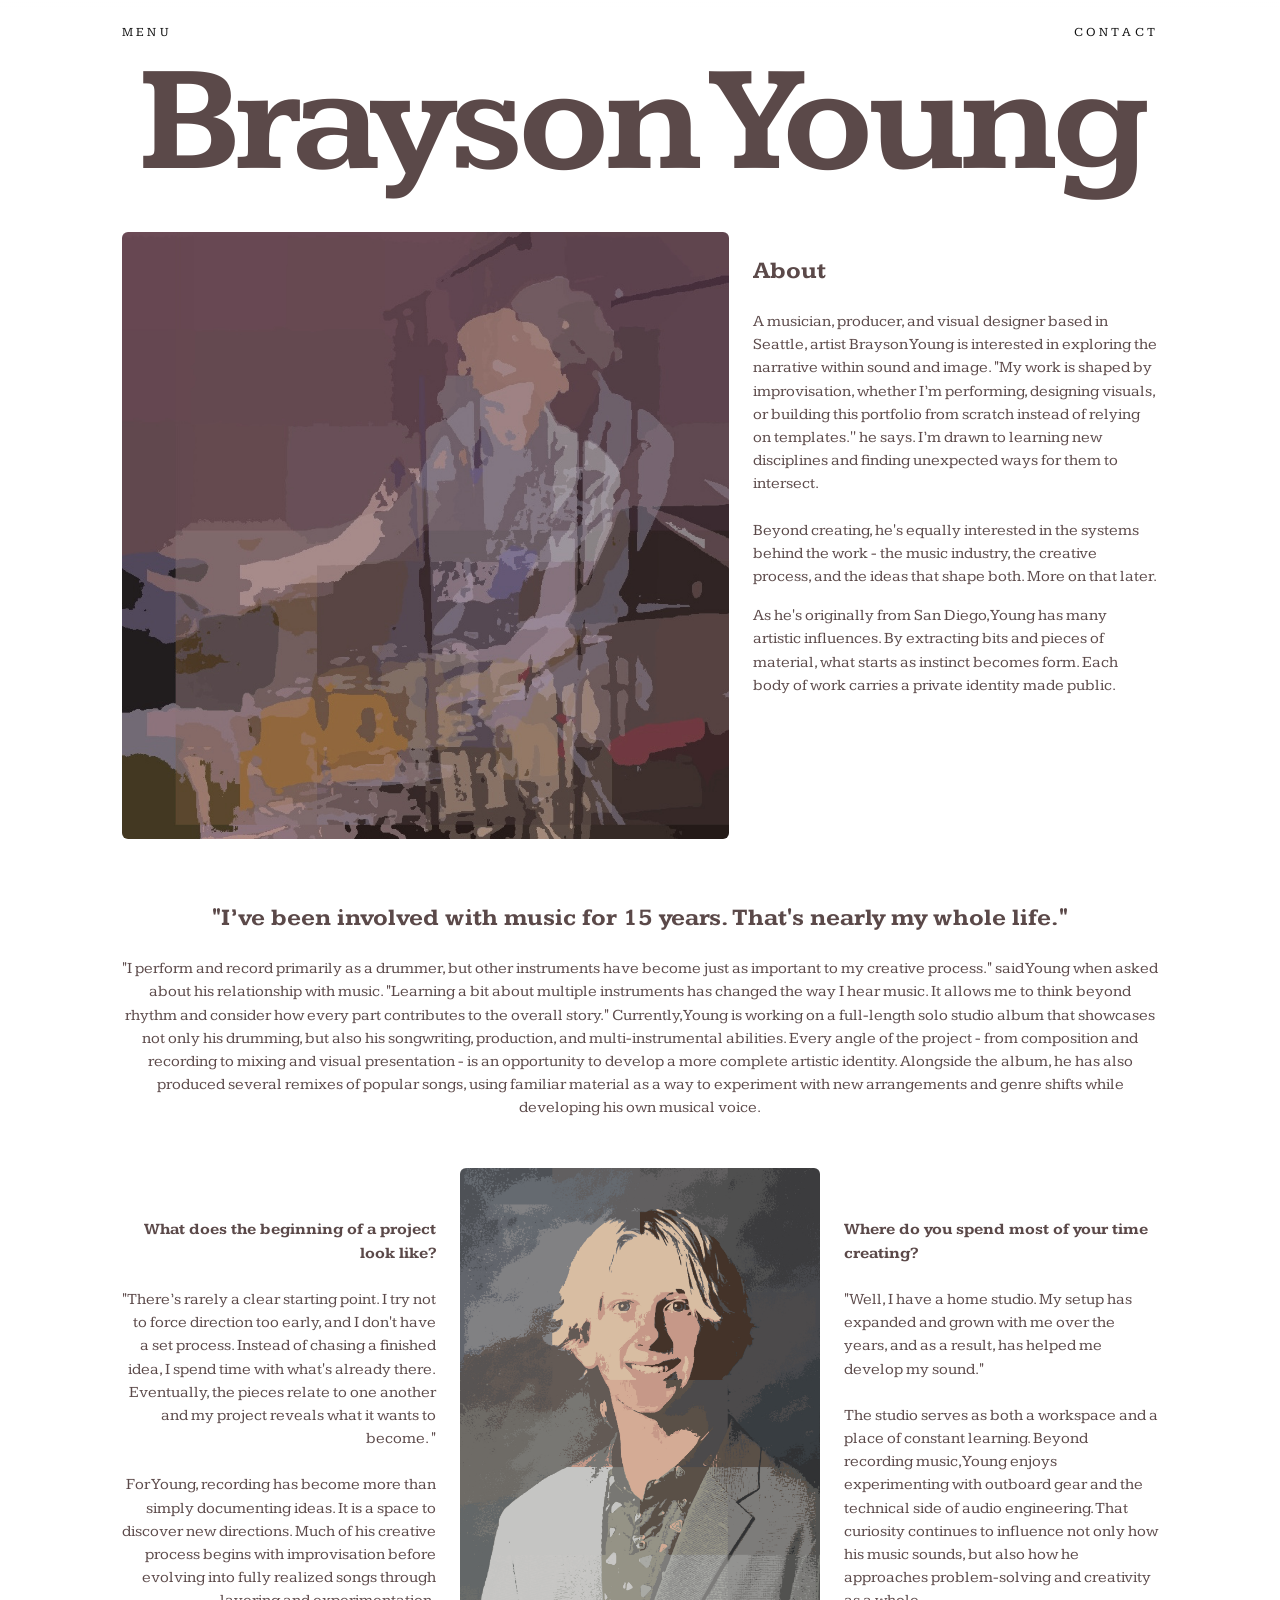
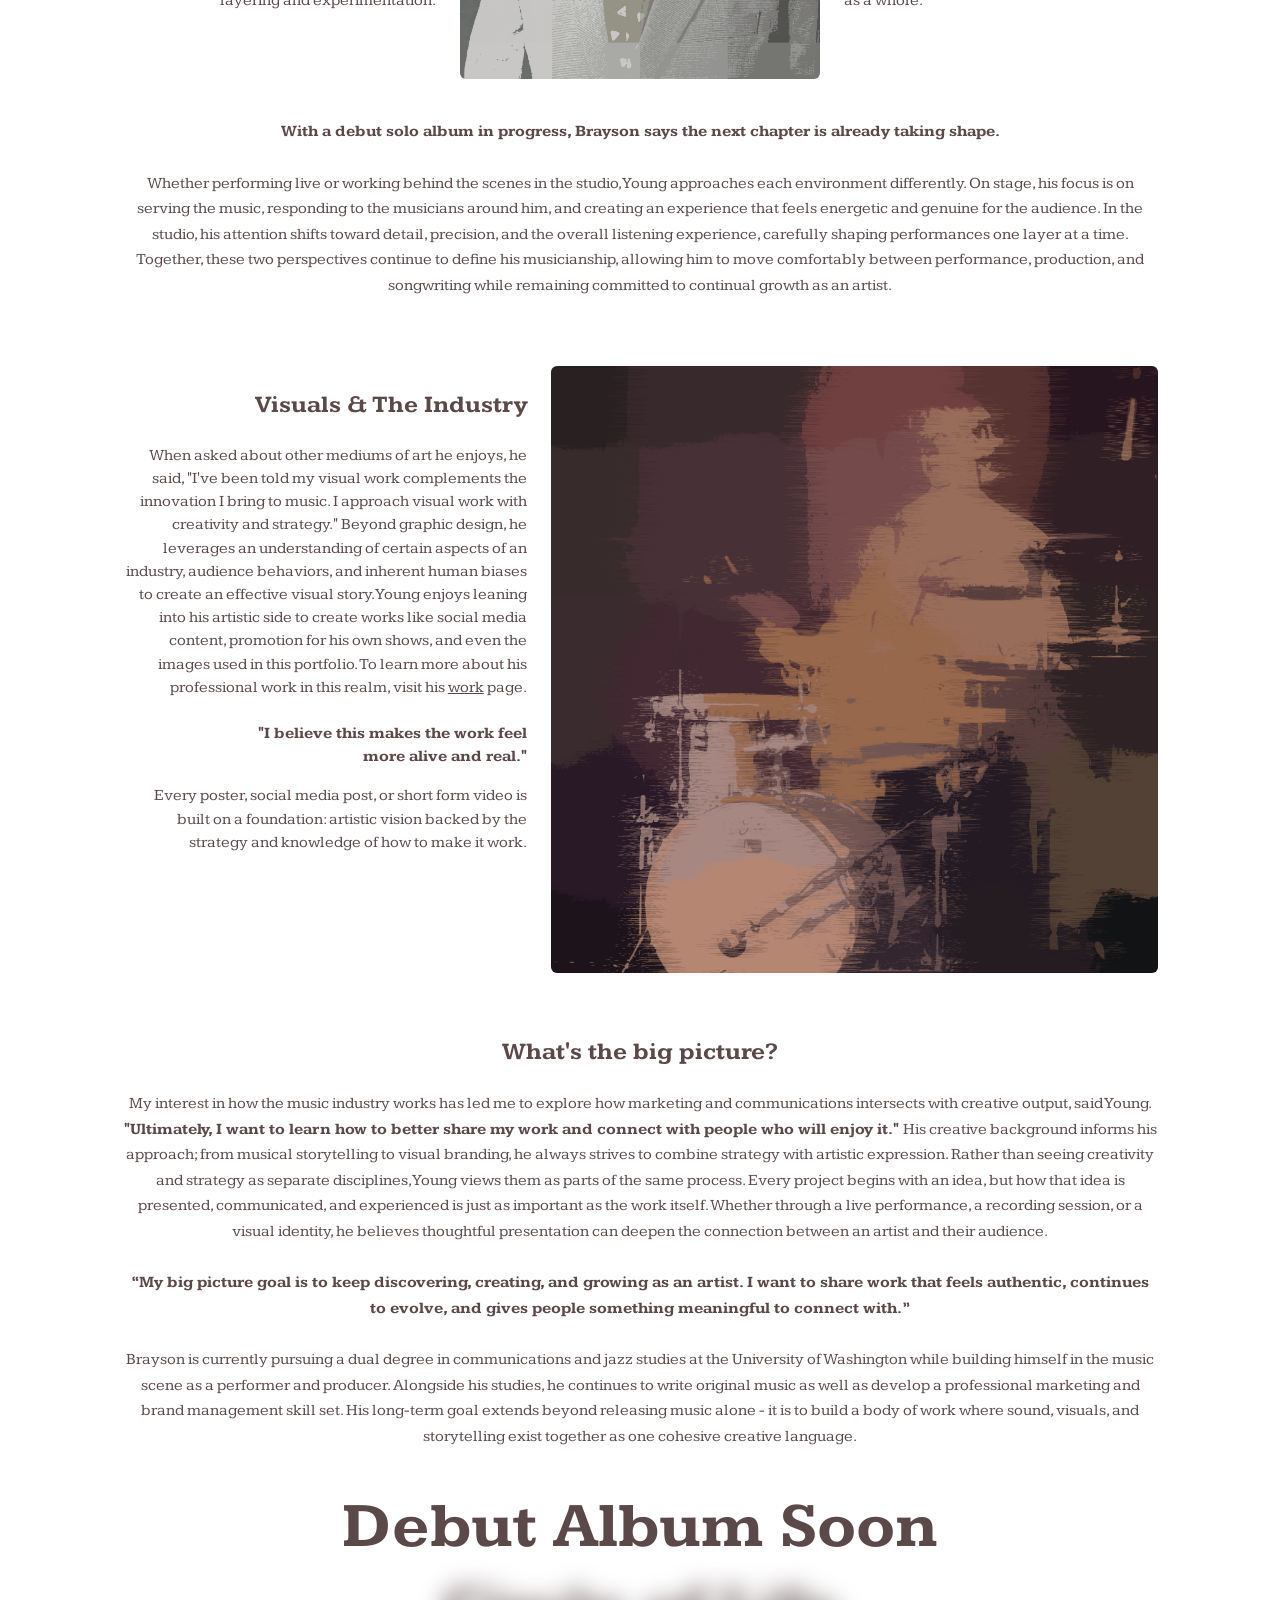
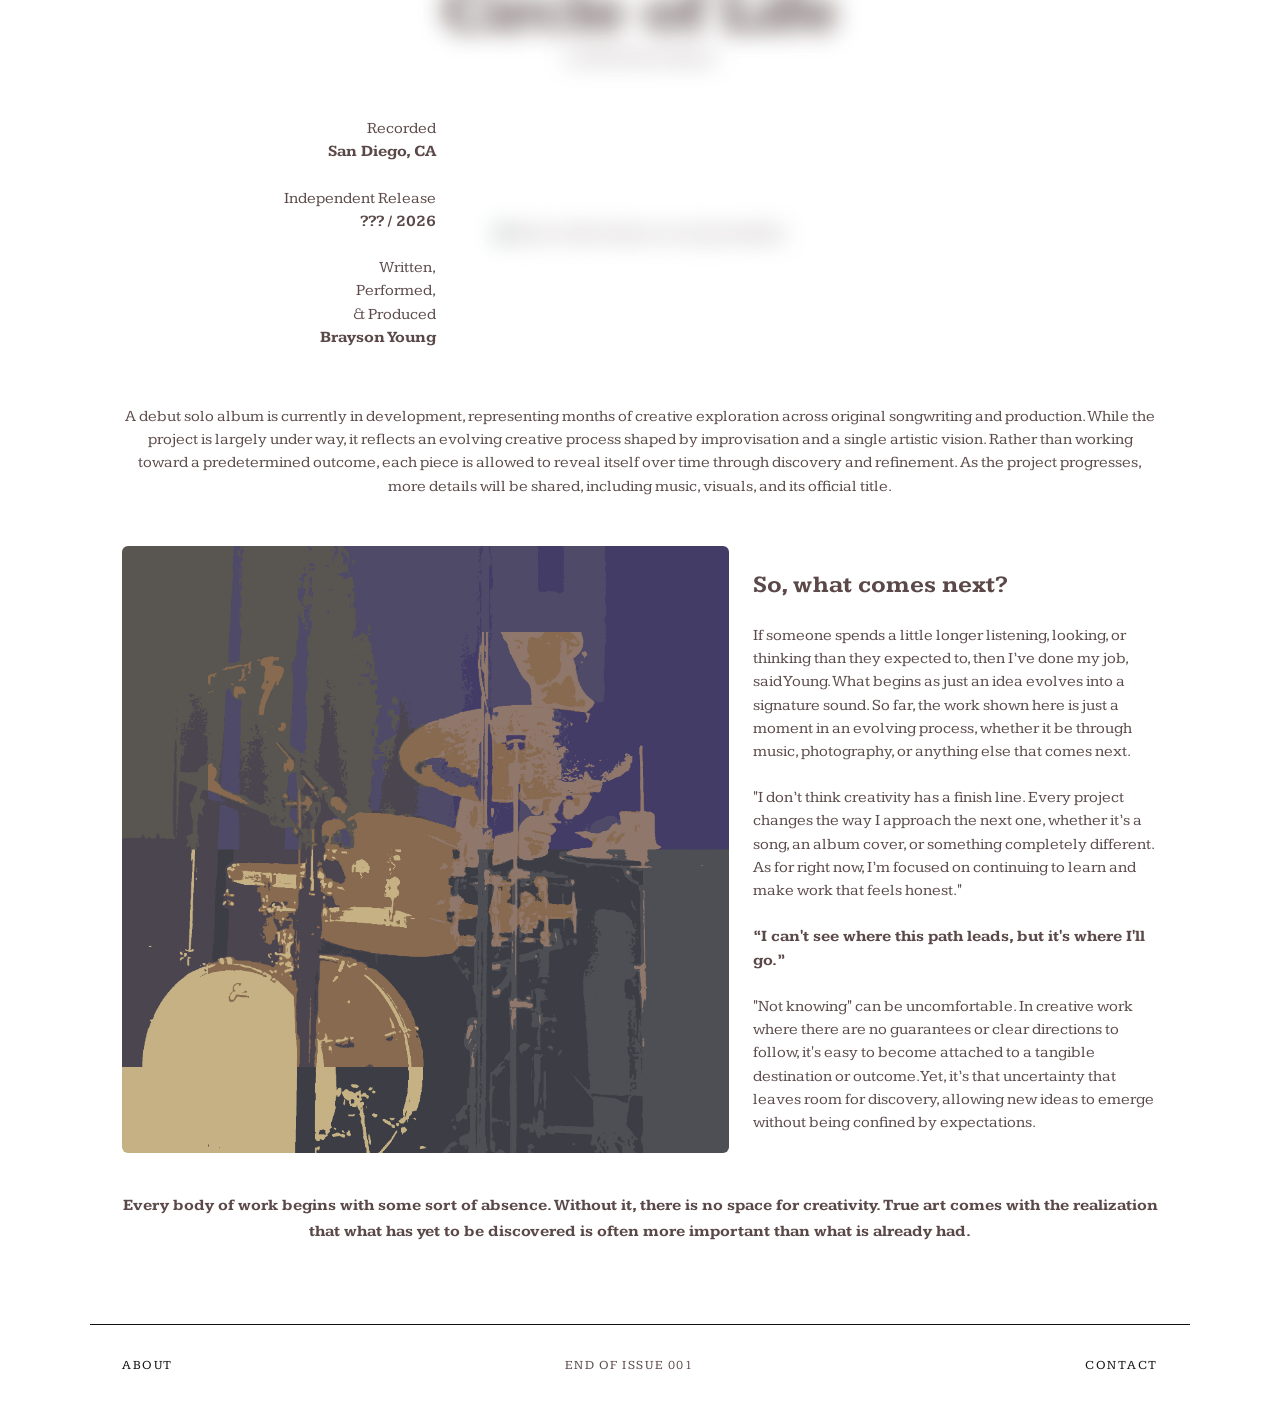
==== commit a5a3c299: "new menu system top left menu button instead of issue 001" ====
--- a/index.html
+++ b/index.html
@@ -10,42 +10,53 @@
 
 
 <header class="masthead masthead-page">
-        <div class="masthead-inner">
-          <p class="eyebrow">
-
-      <span class="eyebrow-full">issue 001: rhythm and image</span>
-
-     <span class="eyebrow-short">issue 001</span>
-
-        </p>
-        
-        <div class="contact-links" aria-label="Contact links">
-          <button class="contact-toggle" type="button" aria-haspopup="dialog" aria-controls="contact-modal" aria-expanded="false">
-            contact
-          </button>
+  <div class="masthead-inner">
+    <div class="masthead-left">
+      <div class="page-menu">
+        <button class="masthead-menu-toggle" type="button" aria-label="Open page menu" aria-expanded="false">
+          MENU
+        </button>
+        <div class="masthead-menu-panel">
+          <a href="index.html">HOME</a>
+          <a href="work.html">WORK</a>
+          <button type="button" class="about-toggle">ABOUT</button>
+          <button type="button" class="masthead-contact-link">CONTACT</button>
+          
         </div>
       </div>
-
+    </div>
+
+    <div class="contact-links" aria-label="Contact links">
+      <button class="contact-toggle" type="button" aria-haspopup="dialog" aria-controls="contact-modal" aria-expanded="false">
+        contact
+      </button>
+    </div>
+  </div>
 </header>
 
-
 <header class="masthead masthead-fixed">
-        <div class="masthead-inner">
-          <p class="eyebrow">
-
-      <span class="eyebrow-full">issue 001: rhythm and image</span>
-
-     <span class="eyebrow-short">issue 001</span>
-
-        </p>
-        
-        <div class="contact-links" aria-label="Contact links">
-          <button class="contact-toggle" type="button" aria-haspopup="dialog" aria-controls="contact-modal" aria-expanded="false">
-            contact
-          </button>
+  <div class="masthead-inner">
+    <div class="masthead-left">
+      <div class="page-menu">
+        <button class="masthead-menu-toggle" type="button" aria-label="Open page menu" aria-expanded="false">
+          MENU
+        </button>
+        <div class="masthead-menu-panel">
+          <a href="index.html">HOME</a>
+          <a href="work.html">WORK</a>
+          <button type="button" class="about-toggle">ABOUT</button>
+          <button type="button" class="masthead-contact-link">CONTACT</button>
+
         </div>
       </div>
-
+    </div>
+
+    <div class="contact-links" aria-label="Contact links">
+      <button class="contact-toggle" type="button" aria-haspopup="dialog" aria-controls="contact-modal" aria-expanded="false">
+        contact
+      </button>
+    </div>
+  </div>
 </header>
 
 
@@ -164,9 +175,50 @@
 
 
 
+
+
+
+
+
+
+
+
+
+
+
+
+
+
+
+
+
+
+
+
+
+
+
+
+
+
+
+
+
+
+
+
+
+
+
+
+
+
+
     <main class="magazine">
 
       
+
+
 
 
 
@@ -797,6 +849,62 @@
 
 
 
+
+
+
+
+
+
+
+
+
+
+
+
+
+
+
+
+
+
+
+
+
+
+
+
+
+
+
+
+
+
+
+
+
+
+
+
+
+
+
+
+
+
+
+
+
+
+
+
+
+
+
+
+
+
+
+
     <script>
 
 /* =========================
@@ -1167,28 +1275,67 @@
 
 
 /* =========================
-   CORNER MENU
+   TOP-LEFT PAGE MENU + CORNER MENU
 ========================= */
 
-const menuToggle = document.querySelector(".menu-toggle");
-
+const mastheadMenuButtons = document.querySelectorAll(".masthead-menu-toggle");
+const pageMenus = document.querySelectorAll(".page-menu");
+const cornerMenuToggle = document.querySelector(".corner-menu .menu-toggle");
 const shareButton = document.querySelector(".share-button");
-
 const menuContactButton = document.querySelector(".contact-menu-button");
-
-
-
-if (menuToggle && cornerMenu) {
-
-  menuToggle.addEventListener("click", () => {
-
+const mastheadContactButtons = document.querySelectorAll(".masthead-contact-link");
+
+mastheadContactButtons.forEach((button) => {
+  button.addEventListener("click", () => {
+    openContact();
+  });
+});
+
+mastheadMenuButtons.forEach((toggle) => {
+  toggle.addEventListener("click", (event) => {
+    event.preventDefault();
+    event.stopPropagation();
+
+    const menu = toggle.closest(".page-menu");
+    if (!menu) return;
+
+    const willOpen = !menu.classList.contains("open");
+    pageMenus.forEach((item) => item.classList.remove("open"));
+
+    if (willOpen) {
+      menu.classList.add("open");
+      toggle.setAttribute("aria-expanded", "true");
+    } else {
+      toggle.setAttribute("aria-expanded", "false");
+    }
+  });
+});
+
+document.addEventListener("click", (event) => {
+  pageMenus.forEach((menu) => {
+    if (!menu.contains(event.target)) {
+      menu.classList.remove("open");
+      const toggle = menu.querySelector(".masthead-menu-toggle");
+      if (toggle) toggle.setAttribute("aria-expanded", "false");
+    }
+  });
+});
+
+if (cornerMenuToggle && cornerMenu) {
+  cornerMenuToggle.addEventListener("click", () => {
     cornerMenu.classList.toggle("open");
-
   });
-
-}
-
-
+}
+
+document.addEventListener("click", (event) => {
+  mastheadDropdowns.forEach((dropdown) => {
+    if (!dropdown.contains(event.target)) {
+      dropdown.classList.remove("open");
+      const toggle = dropdown.querySelector(".masthead-menu-toggle");
+      if (toggle) toggle.setAttribute("aria-expanded", "false");
+    }
+  });
+});
 
 if (shareButton) {
 
@@ -1236,6 +1383,30 @@
 
 
 
+
+
+
+document.querySelectorAll(".masthead-menu-panel a, .masthead-menu-panel button").forEach((item) => {
+  item.addEventListener("click", () => {
+    const menu = item.closest(".page-menu");
+    if (!menu) return;
+
+    menu.classList.remove("open");
+
+    const toggle = menu.querySelector(".masthead-menu-toggle");
+    if (toggle) {
+      toggle.setAttribute("aria-expanded", "false");
+    }
+  });
+});
+
+
+
+
+
+
+
+
 /* =========================
    CAROUSEL
 ========================= */
--- a/styles.css
+++ b/styles.css
@@ -48,6 +48,11 @@
 
 
 
+
+
+
+
+
 .blurred {
   filter: blur(12px);
 }
@@ -257,6 +262,7 @@
   border-radius: 5px;
 
 }
+
 
 /* Hamburger lines */
 
@@ -790,7 +796,7 @@
   max-width: 1100px;
   margin: 0 auto 2.5rem;
   box-sizing: border-box;
-  font-size: clamp(3.4rem, 9vw, 7.2rem);
+  font-size: clamp(1.5rem, 9vw, 7.2rem);
   font-weight: 650;
   line-height: 1.1;
   letter-spacing: -0.04em;
@@ -1163,72 +1169,182 @@
 
   background: white;
 
-  z-index: 9;
-
-  mask-image: linear-gradient(
-
+  z-index: 100;
+
+  
+
+}
+
+
+
+
+
+.masthead-left {
+
+  display: flex;
+
+  align-items: center;
+
+  justify-content: flex-start;
+
+  flex: 1;
+
+}
+
+.page-menu {
+
+  position: relative;
+
+  display: inline-flex;
+
+  align-items: center;
+
+  z-index: 9999;
+
+}
+
+.masthead-menu-toggle {
+
+  border: none;
+
+  background: transparent;
+
+  padding: 0;
+
+  margin: 0;
+
+  color: #111;
+
+  font-family: inherit;
+
+  font-size: 0.8rem;
+
+  letter-spacing: 0.25em;
+
+  text-transform: uppercase;
+
+  cursor: pointer;
+
+  appearance: none;
+
+  -webkit-appearance: none;
+
+}
+
+.masthead-menu-panel {
+  position: absolute;
+  top: calc(100% + 0rem);
+  left: calc(20px + 0.55rem - 2.8rem);
+
+  display: flex;
+  flex-direction: column;
+  gap: 0.7rem;
+
+  min-width: fit-content;
+  padding: 1rem;
+
+  box-sizing: border-box;
+
+    background: white;
+
+  border: none;
+  box-shadow: none;
+  border-radius: 0;
+  opacity: 0;
+  visibility: hidden;
+  pointer-events: none;
+
+  transform: translateY(-6px);
+
+  transition:
+    opacity 0.2s ease,
+    transform 0.2s ease,
+    visibility 0.2s ease;
+
+  z-index: 2003;
+}
+
+.page-menu.open .masthead-menu-panel {
+
+  opacity: 1;
+
+  visibility: visible;
+
+  pointer-events: auto;
+
+  transform: translateY(0);
+
+  z-index: 99999;
+
+}
+
+.masthead-menu-panel a,
+.masthead-menu-panel button {
+  font-size: 0.8rem;
+  letter-spacing: 0.25em;
+  line-height: 1.2;
+
+  text-transform: uppercase;
+  color: #5b4949;
+  text-decoration: none;
+  font-family: inherit;
+
+  background: transparent;
+  border: none;
+
+  text-align: left;
+  padding: 0.1rem 0;
+
+  cursor: pointer;
+}
+
+.masthead-menu-panel a:hover,
+.masthead-menu-panel a:focus-visible,
+.masthead-menu-panel button:hover,
+.masthead-menu-panel button:focus-visible {
+
+  opacity: 0.8;
+
+}
+
+.masthead-contact-link {
+
+  display: block;
+
+}
+
+
+
+
+
+
+/* Sticky version */
+
+.masthead-fixed {
+  position: fixed;
+  top: 0;
+  left: 0;
+  width: 100%;
+  height: 44px;
+  background: white;
+  z-index: 100;
+  transform: translateY(-100%);
+  transition: transform .35s ease;
+}
+
+.masthead-fixed::after {
+  content: "";
+  position: absolute;
+  left: 0;
+  right: 0;
+  bottom: -10px;
+  height: 20px;
+  background: linear-gradient(
     to bottom,
-
-    black 85%,
-
-    transparent 100%
-
+    rgba(255,255,255,1),
+    rgba(255,255,255,0)
   );
-
-  -webkit-mask-image: linear-gradient(
-
-    to bottom,
-
-    black 85%,
-
-    transparent 100%
-
-  );
-
-}
-
-/* Sticky version */
-
-.masthead-fixed {
-
-  position: fixed;
-
-  top: 0;
-
-  left: 0;
-
-  width: 100%;
-
-  height: 54px;
-
-  background: white;
-
-  z-index: 10;
-
-  transform: translateY(-100%);
-
-  transition: transform .35s ease;
-
-  mask-image: linear-gradient(
-
-    to bottom,
-
-    black 85%,
-
-    transparent 100%
-
-  );
-
-  -webkit-mask-image: linear-gradient(
-
-    to bottom,
-
-    black 85%,
-
-    transparent 100%
-
-  );
-
+  pointer-events: none;
 }
 
 .masthead-fixed.visible {
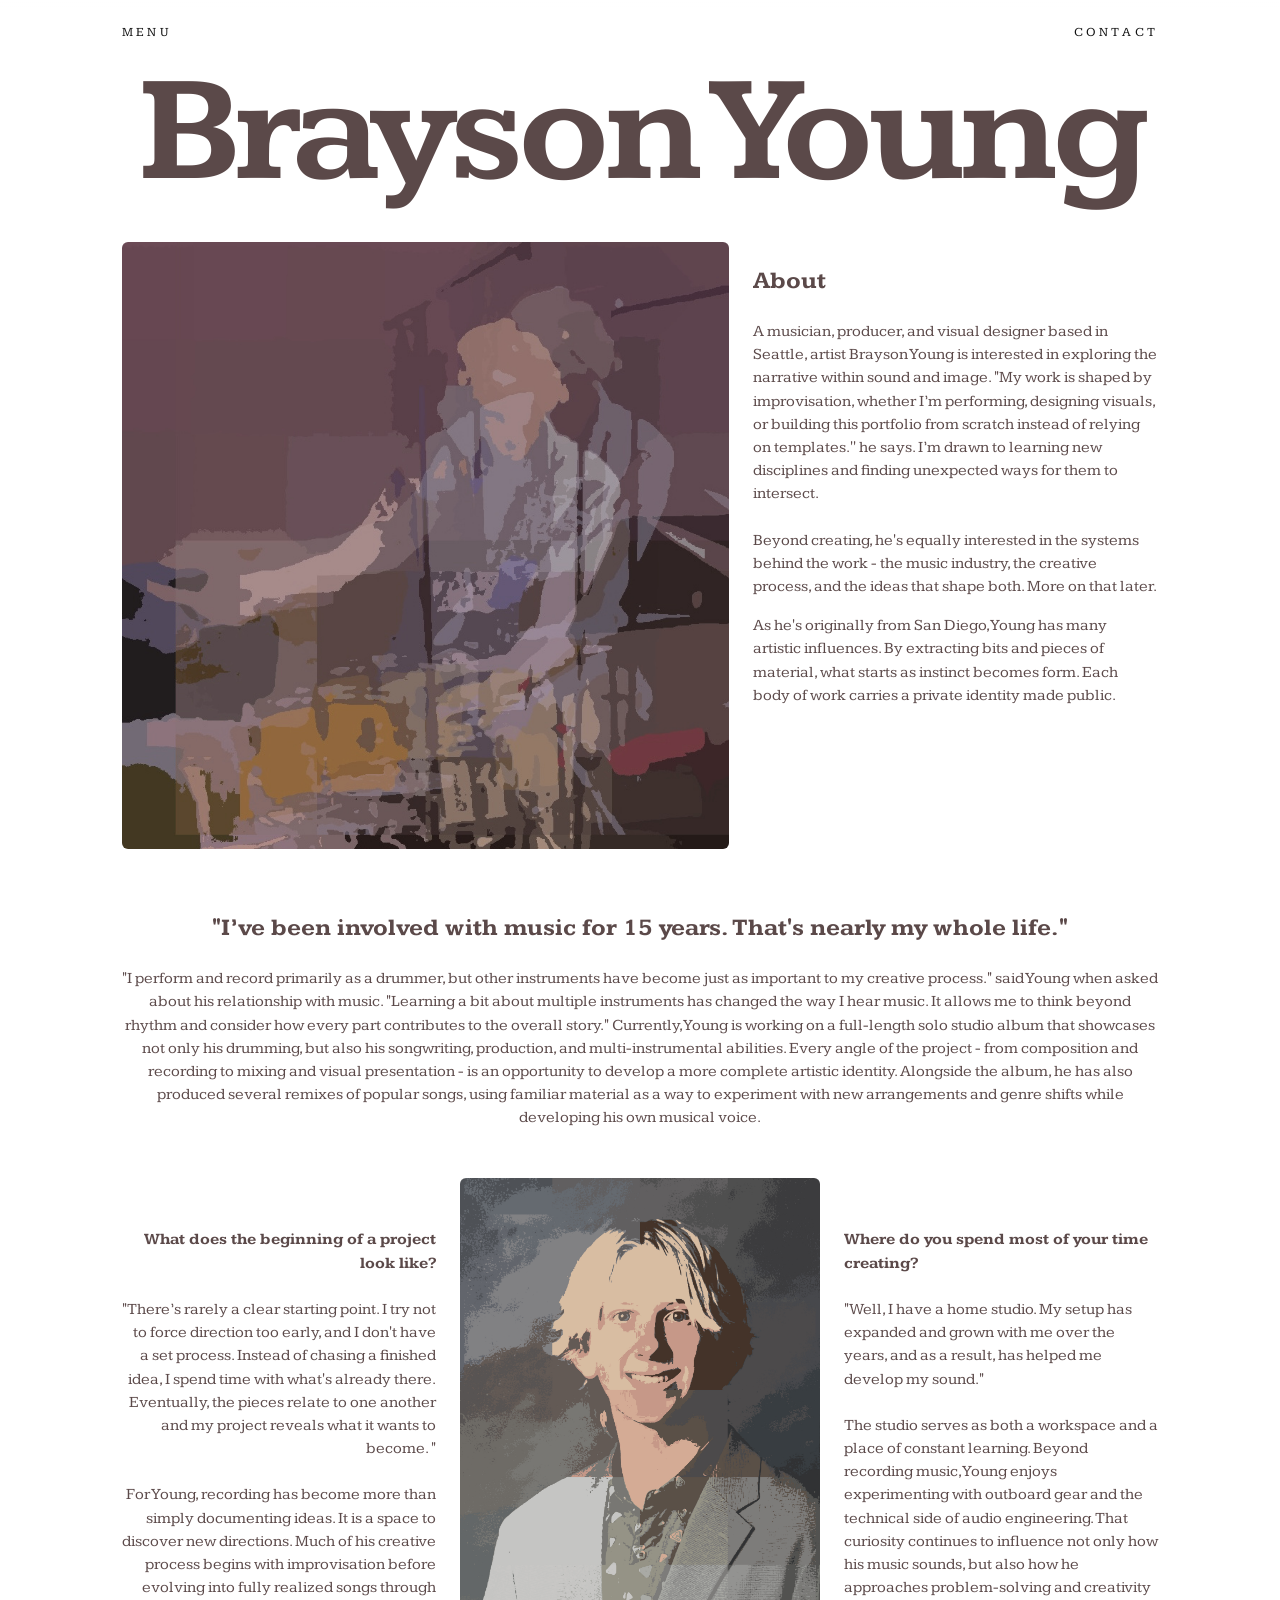
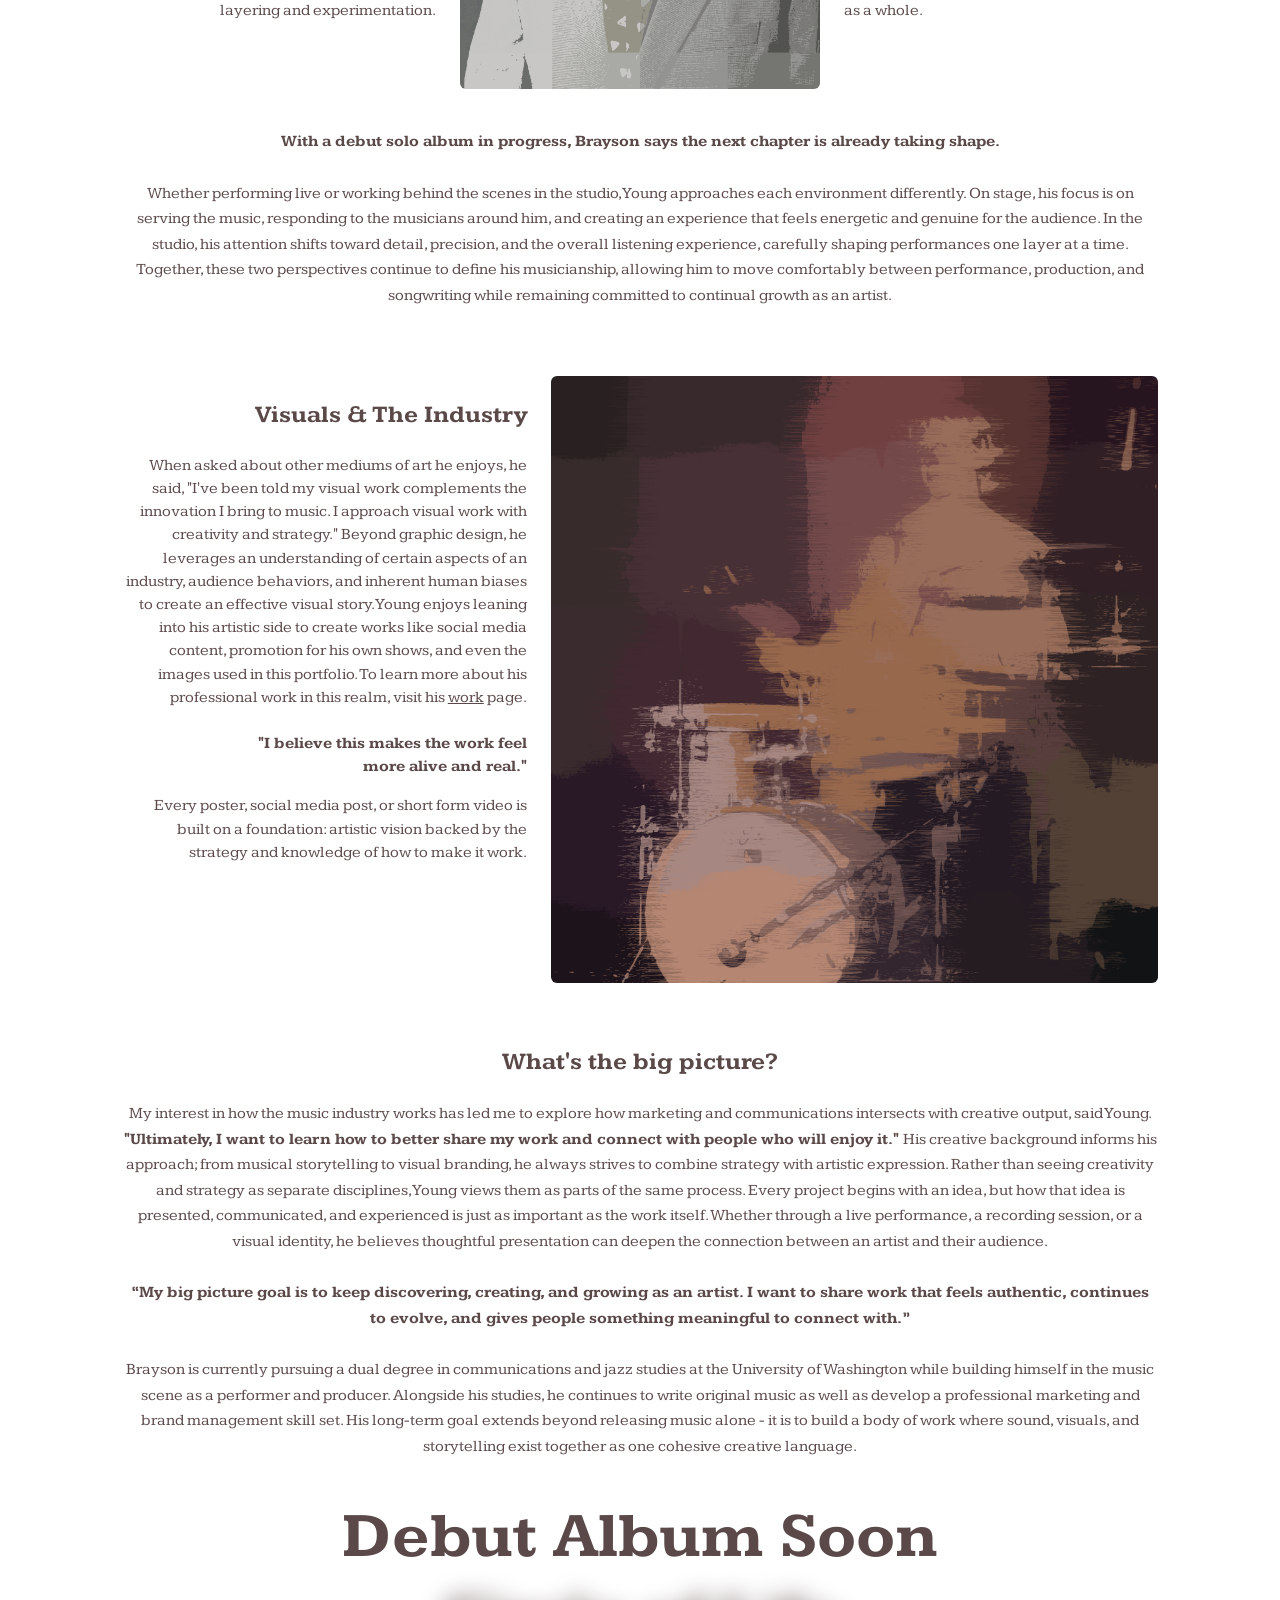
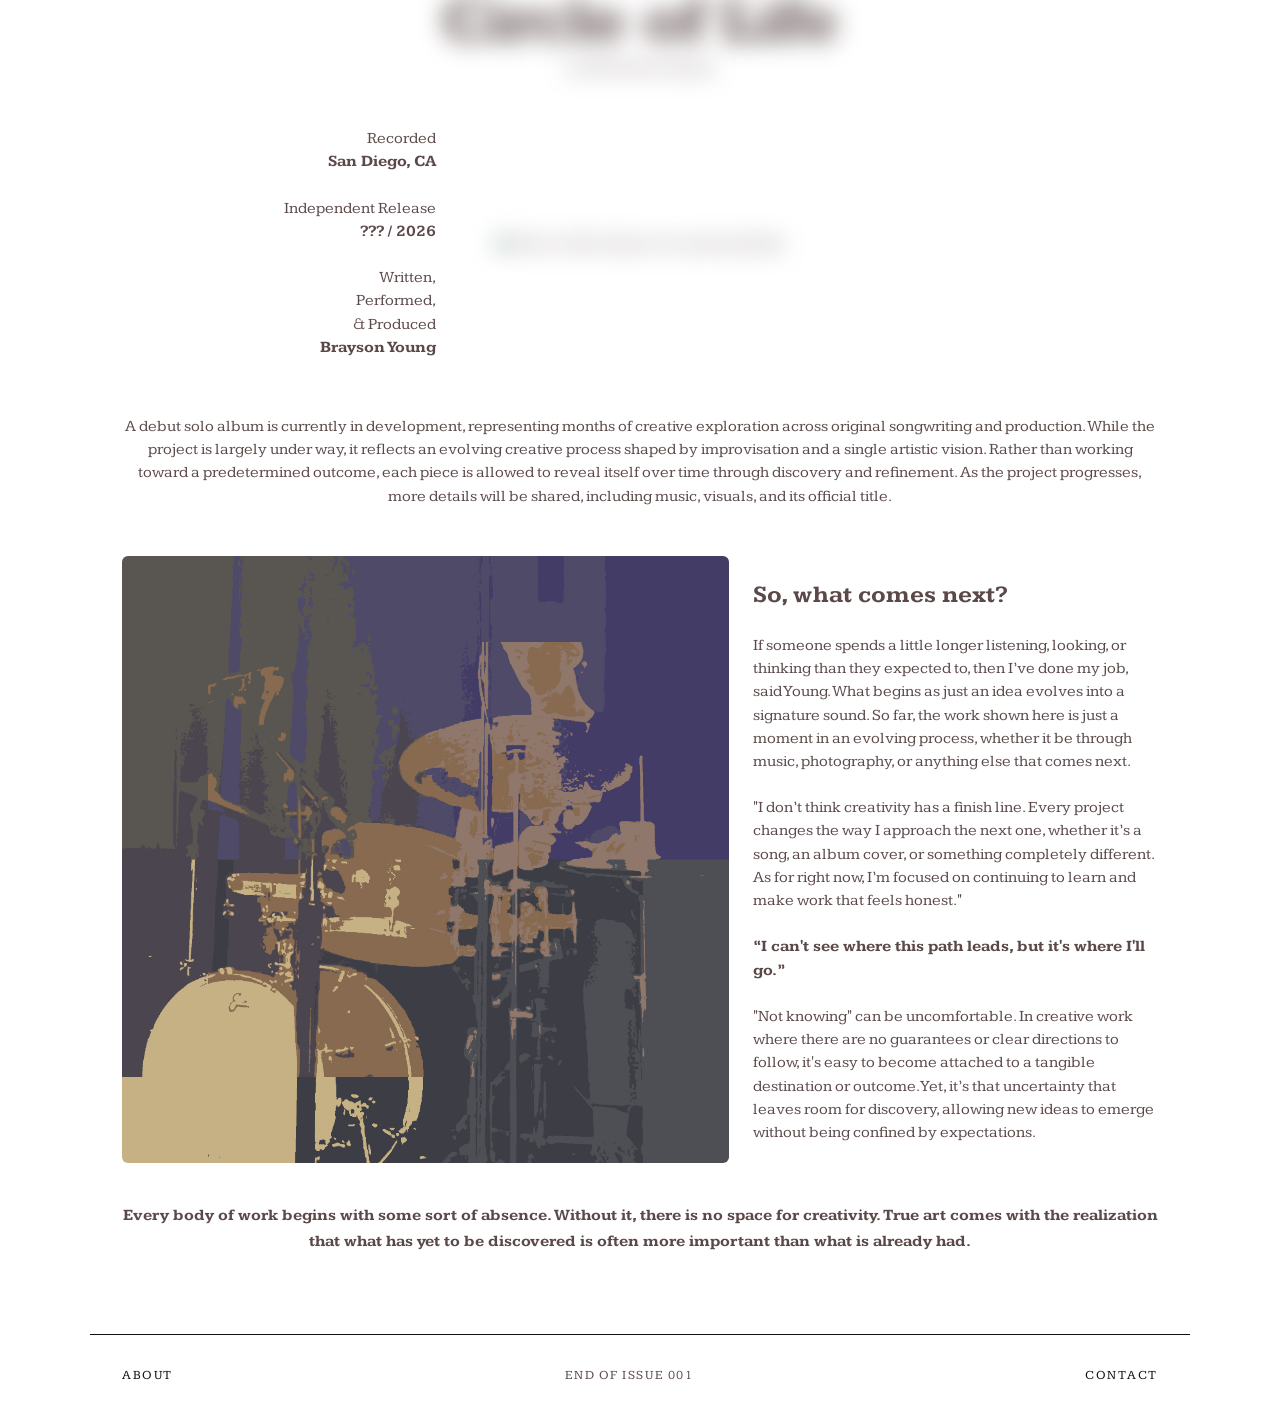
==== commit 0d2e1b1f: "added google tag" ====
--- a/index.html
+++ b/index.html
@@ -1,6 +1,22 @@
 <!DOCTYPE html>
 <html lang="en">
   <head>
+<!-- Google tag (gtag.js) -->
+<script async src="https://www.googletagmanager.com/gtag/js?id=G-VH6PL3EELV"></script>
+<script>
+  window.dataLayer = window.dataLayer || [];
+  function gtag(){dataLayer.push(arguments);}
+  gtag('js', new Date());
+
+  gtag('config', 'G-VH6PL3EELV');
+</script>
+
+
+
+
+
+
+
     <meta charset="UTF-8" />
     <meta name="viewport" content="width=device-width, initial-scale=1.0" />
     <title>Brayson Young</title>
--- a/styles.css
+++ b/styles.css
@@ -1165,7 +1165,7 @@
 
   height: 64px;
 
-  margin-bottom: -64px;
+  margin-bottom: -54px;
 
   background: white;
 
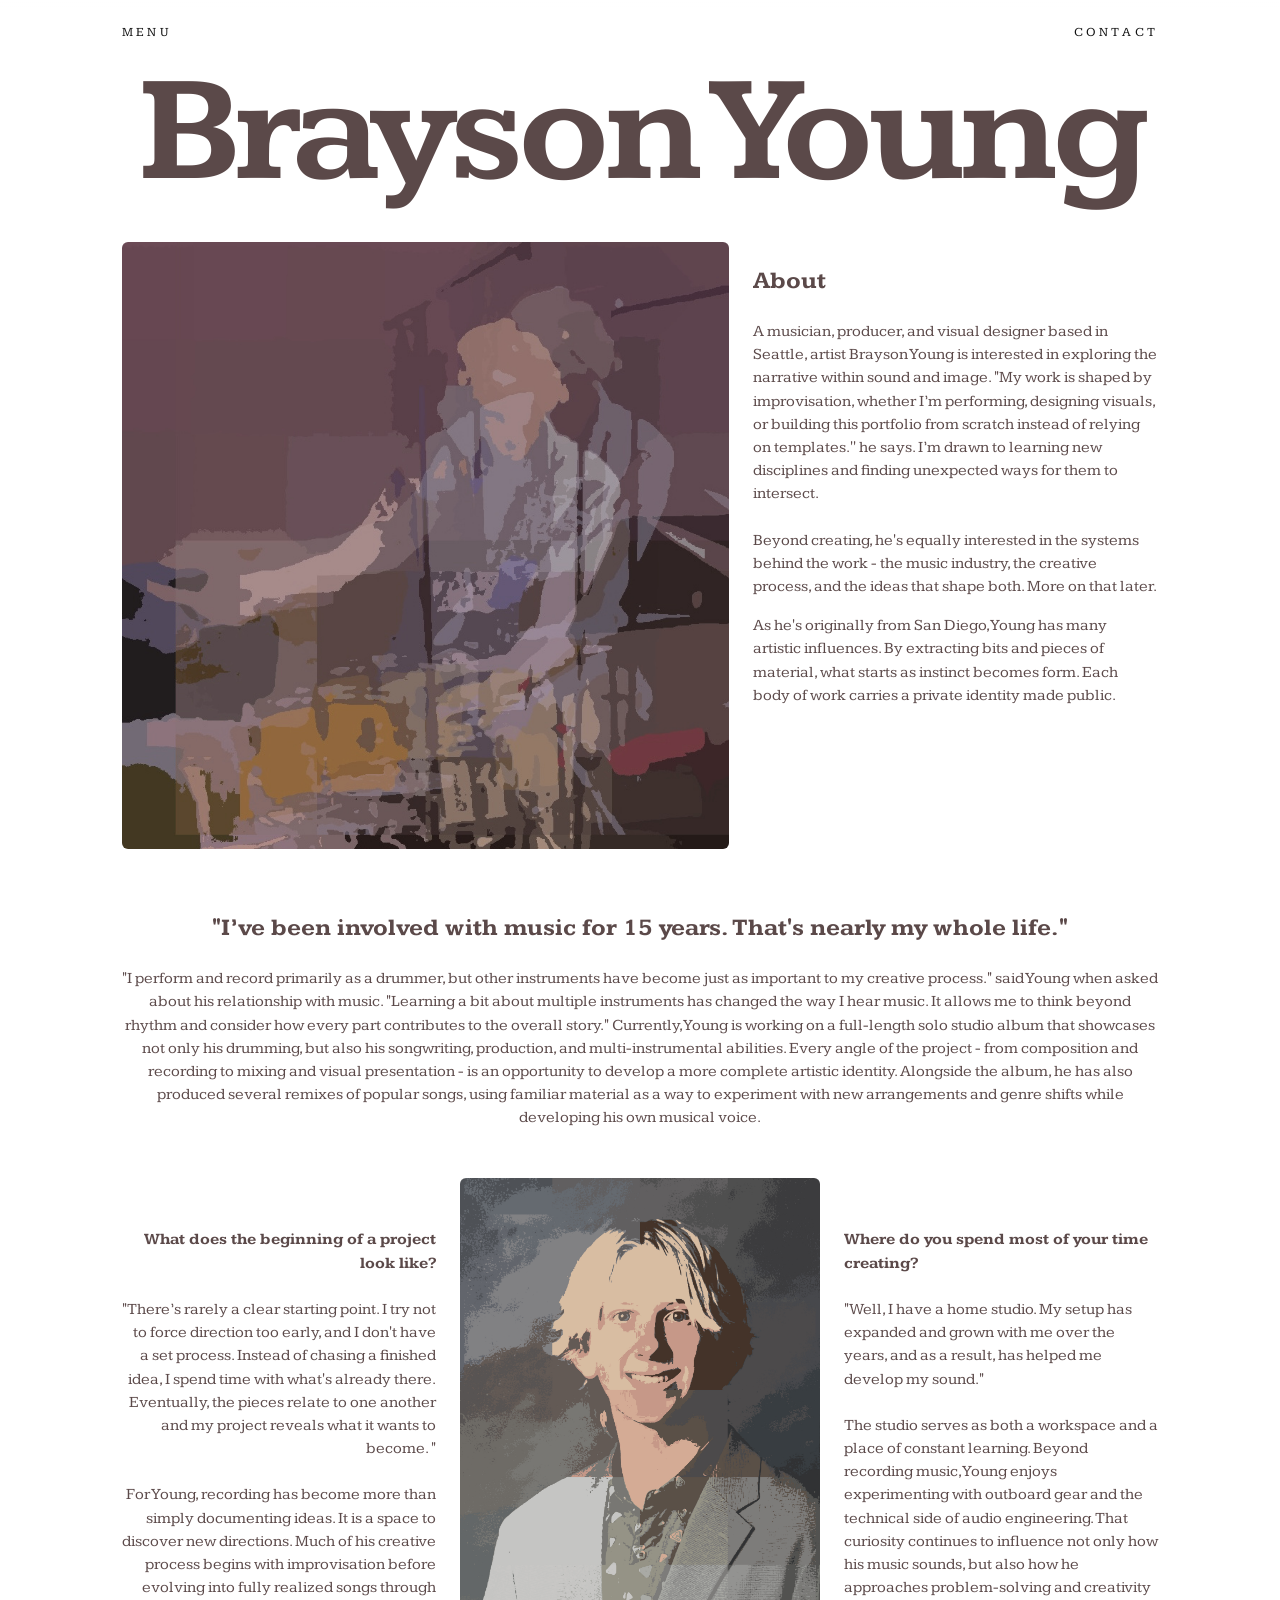
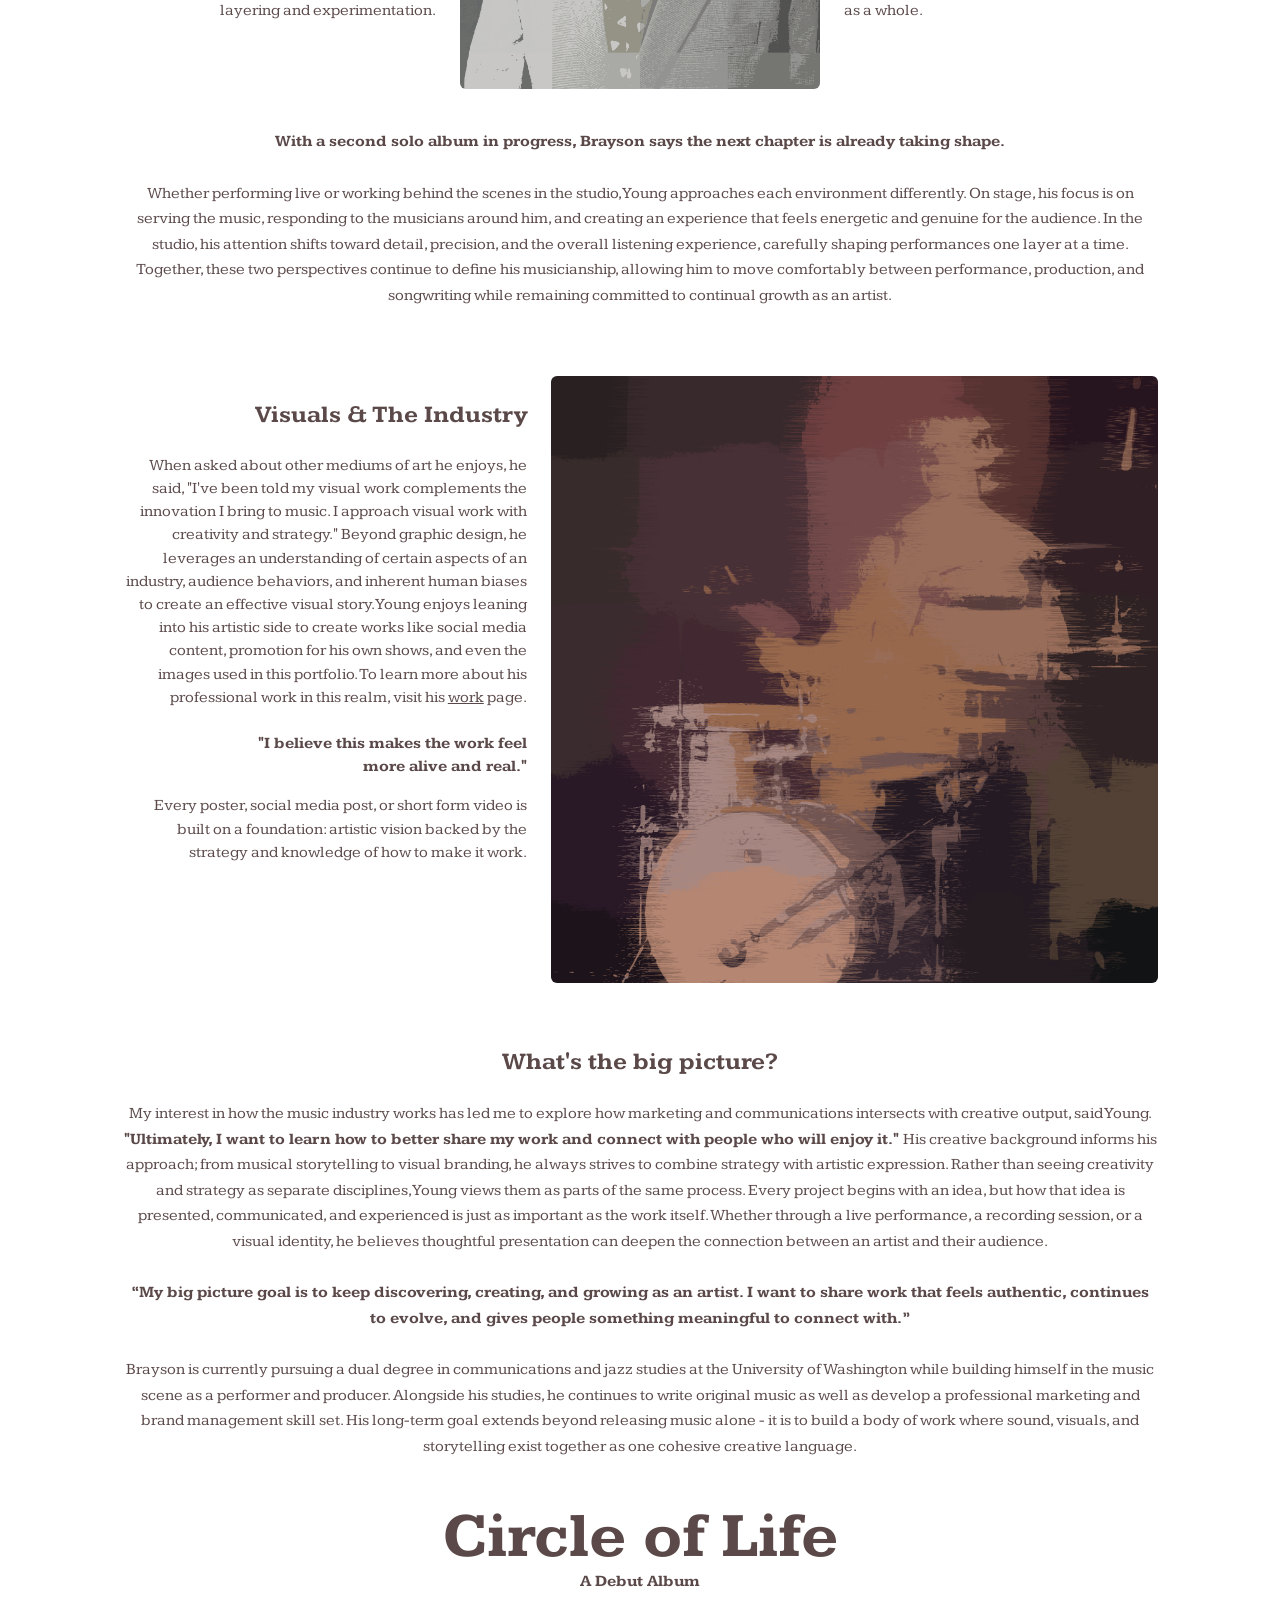
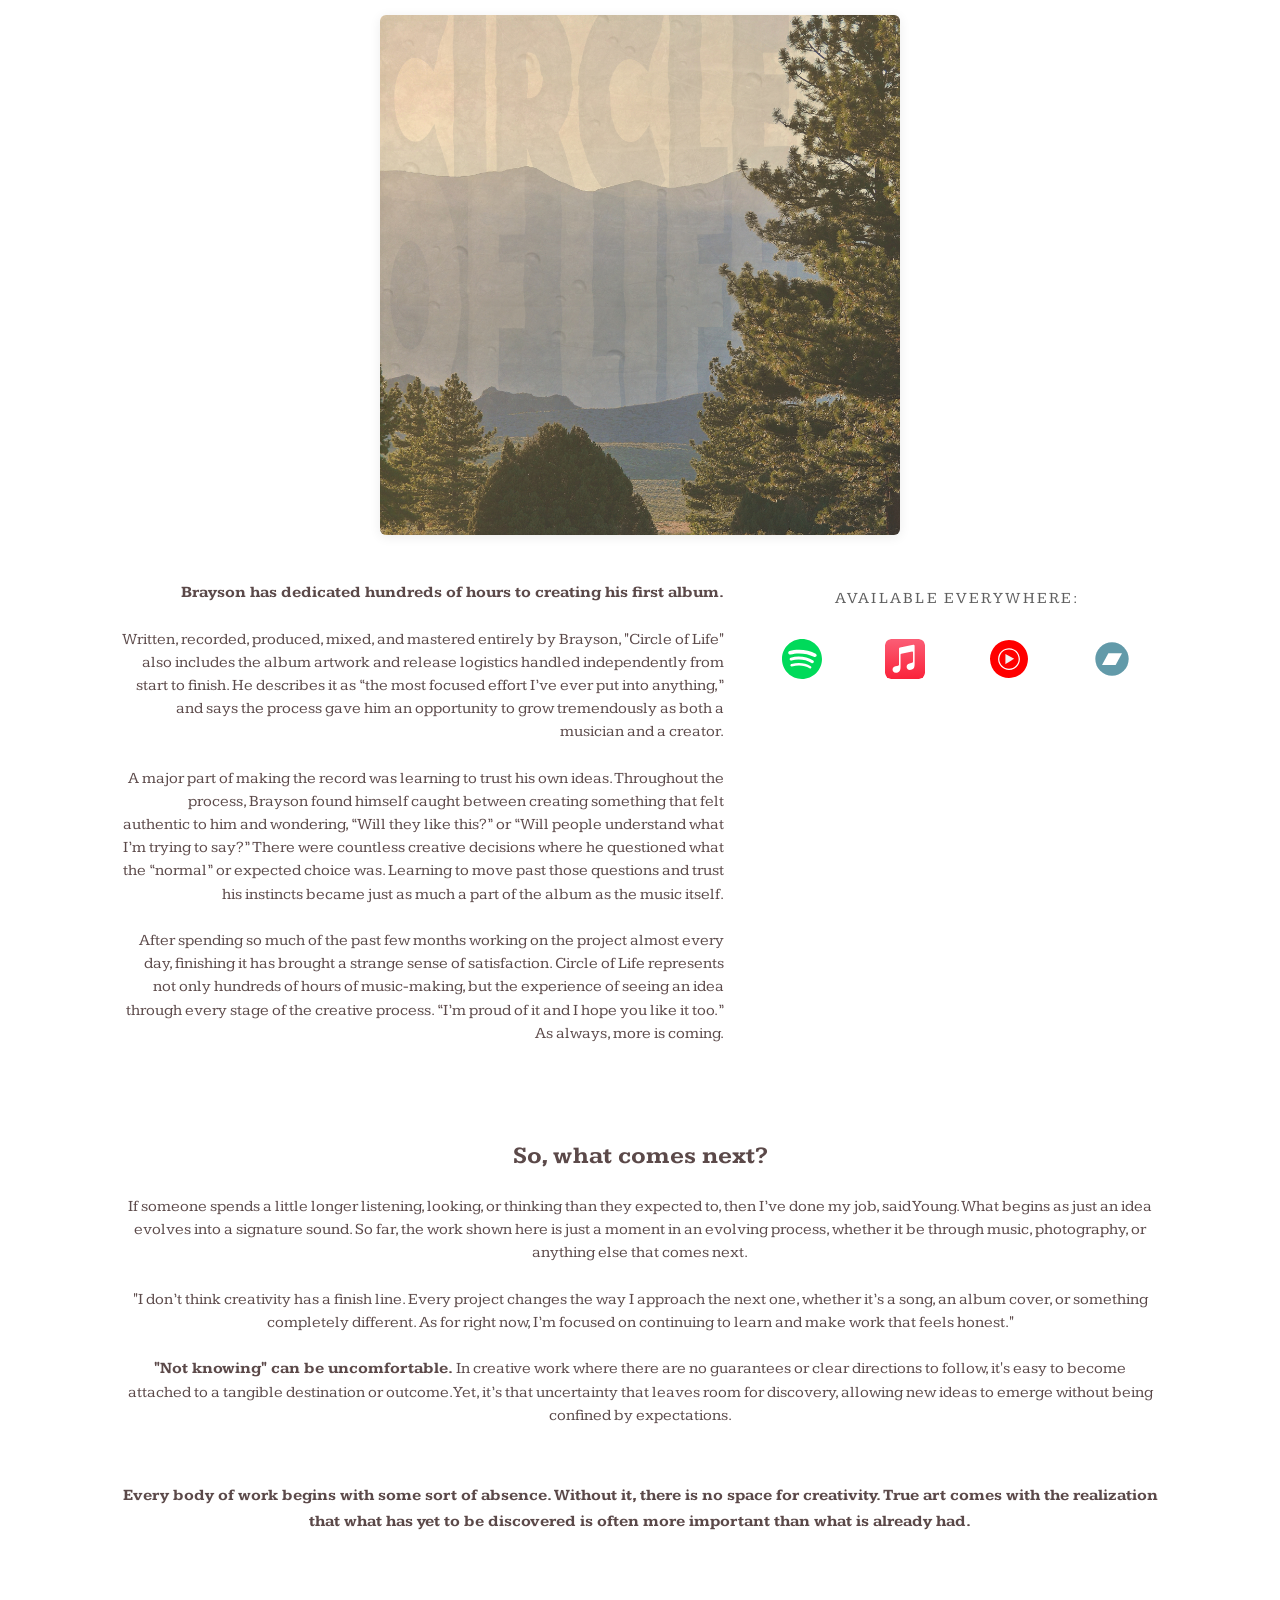
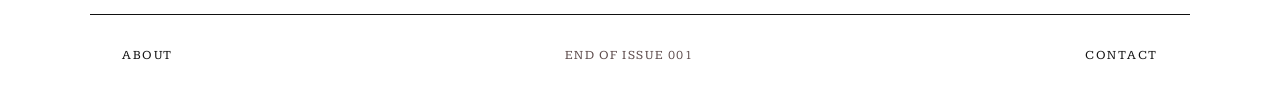
==== commit 66fc32ab: "updated stuff for the album circle of life stuff and other reworks" ====
--- a/index.html
+++ b/index.html
@@ -110,20 +110,15 @@
 
 <section class="contact-overlay" id="contact-overlay" hidden>
 
-  <button class="contact-close" aria-label="Close contact">
-
-    <img src="Assets/close.svg" alt="Close">
-
-  </button>
-
   <div class="contact-content">
 
-    <p class="contact-label">
-
-      CONTACT
-<br>
-
-    </p>
+    <button class="contact-close" aria-label="Close contact">
+
+      <img src="Assets/close.svg" alt="Close">
+
+    </button>
+
+  
 
     <h2>
 
@@ -131,55 +126,61 @@
 
     </h2>
 
-
-
-
-<p>
-  Email:
-  <a href="mailto:braysonyoung@icloud.com" class="contact-item">
-
-  <span>braysonyoung@icloud.com</span>
-
-</a>
-
-
-
-<br>
-  Instagram:
-  <a href="https://www.instagram.com/brayson.young/" target="_blank" rel="noopener noreferrer">
-
-    @brayson.young
-
-</a>
-<br>
-  LinkedIn:
-  <a href="https://www.linkedin.com/in/braysonyoung/" target="_blank" rel="noopener noreferrer">
-
-    in/braysonyoung
-
-</a>
-<br>
-  Music:
-  <a href="https://open.spotify.com/artist/YOUR_ARTIST_ID" target="_blank" rel="noopener noreferrer">
-
-  "Brayson Young"
-
-</a>
-
-</p>
-
-<p>Based in Seattle, WA</p>
-
-
-<a class="contact-credit" href="Assets/Brayson Young Resume.pdf.pdf" download>
-
-  Download Resume
-
-  <br>
-
-  <img src="Assets/download_grey.svg" width="19" height="19" alt="Download CV">
-
-</a>
+    <div class="contact-list">
+      <a href="mailto:braysonyoung@icloud.com" class="contact-item-row" target="_blank" rel="noopener noreferrer">
+        <span class="contact-icon-wrap">
+          <img src="Assets/gmail.svg" alt="Email" />
+        </span>
+        <span class="contact-item-text">
+          
+          <span class="contact-item-value">braysonyoung@icloud.com</span>
+        </span>
+      </a>
+
+      <a href="https://www.instagram.com/brayson.young/" class="contact-item-row" target="_blank" rel="noopener noreferrer">
+        <span class="contact-icon-wrap">
+          <img src="Assets/instagram.svg" alt="Instagram" />
+        </span>
+        <span class="contact-item-text">
+       
+          <span class="contact-item-value">@brayson.young</span>
+        </span>
+      </a>
+
+      <a href="https://www.linkedin.com/in/braysonyoung/" class="contact-item-row" target="_blank" rel="noopener noreferrer">
+        <span class="contact-icon-wrap">
+          <img src="Assets/linkedin2.svg" alt="LinkedIn" />
+        </span>
+        <span class="contact-item-text">
+         
+          <span class="contact-item-value">in/braysonyoung</span>
+        </span>
+      </a>
+
+      <a href="https://open.spotify.com/artist/YOUR_ARTIST_ID" class="contact-item-row" target="_blank" rel="noopener noreferrer">
+        <span class="contact-icon-wrap">
+          <img src="Assets/spotify2.svg" alt="Music" />
+        </span>
+        <span class="contact-item-text">
+         
+          <span class="contact-item-value">"Brayson Young"</span>
+        </span>
+      </a>
+
+      <a href="Assets/Brayson Young Resume.pdf.pdf" class="contact-item-row" target="_blank" rel="noopener noreferrer">
+        <span class="contact-icon-wrap">
+          <img src="Assets/download.svg" alt="Download" />
+        </span>
+        <span class="contact-item-text">
+         
+          <span class="contact-item-value">Download Resume </span>
+        </span>
+      </a>
+    </div>
+
+
+
+<p class="contact-credit">Based in Seattle, WA</p>
 
   </div>
 
@@ -351,7 +352,7 @@
 
       <section class="essay">
         <strong>
-        With a debut solo album in progress, Brayson says the next chapter is already taking shape.
+        With a second solo album in progress, Brayson says the next chapter is already taking shape.
         </strong>
 
         <br><br>
@@ -474,10 +475,11 @@
 
 
       <section class="album-section">
-        <h2 >Debut Album Soon</h2>
-        <br>
-    <h2 class="blur-text">Circle of Life</h2>
-    <p class="album-subtitle blur-text">A 2026 Debut Album</p>
+        <h2 >Circle of Life</h2>
+        <h3 class="album-subtitle"> A Debut Album </h3>
+
+    
+
 </section>
 
 
@@ -485,66 +487,73 @@
 
 
 
-        <div class="album-layout">
-          <div class="track-list left-list">
+       
+
+
+
+
+
+
+
+          <div class="album-cover">
+            <div class="album-visual">
+              <img src="Images/CircleofLifeCover.jpg"  alt="Circle of Life album cover" />
+            </div>
+          </div>
+
+
+
+<br><br>
+
+
+
+
+          
+        </div>
+
+      
+      </section>
+
+      <section class="essay">
+        <div class="album-description-layout">
+          <div class="album-description-copy">
             <p>
-            Recorded
-            <br>
-              <strong>San Diego, CA</strong>
+              <strong>Brayson has dedicated hundreds of hours to creating his first album. </strong>
             <br><br>
-            Independent Release
-            <br>
-            <strong>??? / 2026</strong>
-            <br><br>
-            Written,
-            <br>
-            Performed,
-            <br>
-            & Produced
-            <br>
-            <strong>Brayson Young</strong>
-
+            Written, recorded, produced, mixed, and mastered entirely by Brayson, "Circle of Life" also includes the album artwork and release logistics handled independently from start to finish. He describes it as “the most focused effort I’ve ever put into anything,” and says the process gave him an opportunity to grow tremendously as both a musician and a creator.
+          <br><br>
+          A major part of making the record was learning to trust his own ideas. Throughout the process, Brayson found himself caught between creating something that felt authentic to him and wondering, “Will they like this?” or “Will people understand what I’m trying to say?” There were countless creative decisions where he questioned what the “normal” or expected choice was. Learning to move past those questions and trust his instincts became just as much a part of the album as the music itself.
+          <br><br>
+          After spending so much of the past few months working on the project almost every day, finishing it has brought a strange sense of satisfaction. Circle of Life represents not only hundreds of hours of music-making, but the experience of seeing an idea through every stage of the creative process. “I’m proud of it and I hope you like it too.” As always, more is coming.
             </p>
           </div>
-
-
-
-
-
-
-
-          <div class="album-cover">
-            <div class="album-visual">
-              <img src="Images/drumscool.jpg" class="blurred" alt="Circle of Life album cover placeholder" />
+          <div class="album-spotify-player">
+            <div class="streaming-links">
+              <p class="streaming-heading">Available Everywhere:</p>
+              <a class="contact-item-row streaming-link" href="https://open.spotify.com/search/Brayson%20Young%20Circle%20of%20Life" target="_blank" rel="noopener noreferrer" aria-label="Listen on Spotify" title="Spotify">
+                <span class="contact-icon-wrap"><img src="Assets/spotify1.svg" alt="" /></span>
+              </a>
+              <a class="contact-item-row streaming-link" href="https://music.apple.com/us/search?term=Brayson%20Young%20Circle%20of%20Life" target="_blank" rel="noopener noreferrer" aria-label="Listen on Apple Music" title="Apple Music">
+                <span class="contact-icon-wrap"><img src="Assets/applemusic.svg" alt="" /></span>
+              </a>
+              <a class="contact-item-row streaming-link" href="https://music.youtube.com/search?q=Brayson%20Young%20Circle%20of%20Life" target="_blank" rel="noopener noreferrer" aria-label="Listen on YouTube Music" title="YouTube Music">
+                <span class="contact-icon-wrap"><img src="Assets/youtubemusic.svg" alt="" /></span>
+              </a>
+              <a class="contact-item-row streaming-link" href="https://braysonyoung.bandcamp.com" target="_blank" rel="noopener noreferrer" aria-label="Listen on Bandcamp" title="Bandcamp">
+                <span class="contact-icon-wrap"><img src="Assets/bandcamp2.svg" alt="" /></span>
+              </a>
             </div>
+            <iframe
+              title="Circle of Life on Spotify"
+              src="https://open.spotify.com/embed/album/1EE8dP3St4w48JrDddFMz1?utm_source=generator&amp;theme=0"
+              width="100%"
+              height="352"
+              frameborder="0"
+              allow="autoplay; clipboard-write; encrypted-media; fullscreen; picture-in-picture"
+              loading="lazy">
+            </iframe>
           </div>
-
-
-
-
-
-
-
-
-          
         </div>
-
-      
-      </section>
-
-      <section class="essay">
-        <p>
-          A debut solo album is currently in development, representing months of 
-          creative exploration across original songwriting and production. 
-          While the project is largely under way, it 
-          reflects an evolving creative process shaped by improvisation 
-          and a single artistic vision. Rather than working toward a 
-           predetermined outcome, each piece is allowed to reveal 
-           itself over time through discovery and refinement. As the project progresses, more details will 
-           be shared, including music, visuals, and its official title. 
-      
-
-        </p>
       </section>
 
  
@@ -622,11 +631,12 @@
 
 
 
-<section class="feature">
-        <img src="Images/BraysonDrums2 cool2.jpg" alt="Brayson Young at the drums" />
-        <div class="feature-copy">
-          <h2>So, what comes next?</h2>
-          <p>
+
+
+
+<section class="essay">
+  <h2>So, what comes next? </h2>
+  <p>
 
             If someone spends a little longer listening, looking, or 
             thinking than they expected to, then I’ve done my job, said Young.
@@ -642,9 +652,10 @@
              learn and make work that feels honest." 
             
              <br><br>
-             <strong>“I can't see where this path leads, but it's where I'll go.”</strong>
-            <br><br>
-            "Not knowing" can be uncomfortable. In creative work where 
+
+             <strong>"Not knowing" can be uncomfortable.</strong>
+           
+            In creative work where 
             there are no guarantees or clear directions to follow, it's easy 
             to become attached to a tangible destination or outcome. 
             Yet, it’s that uncertainty that 
@@ -653,10 +664,7 @@
             
             </p>
         </div>
-      </section>
-
-
-
+</section>
 
 
 
@@ -802,19 +810,13 @@
 
 <section class="about-overlay" id="about-overlay" hidden>
 
-  <button class="about-close" aria-label="Close about">
-
-  <img src="Assets/close.svg" alt="Close about">    
-
-  </button>
-
   <div class="about-content">
 
-    <p class="about-label">
-
-      about
-
-    </p>
+    <button class="about-close" aria-label="Close about">
+
+      <img src="Assets/close.svg" alt="Close about">    
+
+    </button>
 
     <h2>
 
@@ -833,21 +835,6 @@
 
     </p>
 
-    <p>
-
-      <a href="work.html" class="about-link">
-
-        Learn more about my professional work
-
-      </a>
-
-    </p>
-
-    <p>
-
-      Created and designed by Brayson Young.
-
-    </p>
 
     <p class="about-credit">
 
@@ -861,6 +848,80 @@
 
 </section>
 
+<div class="popup-backdrop" hidden></div>
+
+<section class="popup-window" id="popup-window" hidden>
+
+  <div class="popup-card">
+    <button class="popup-close" aria-label="Close welcome message">
+      <img src="Assets/close.svg" alt="Close welcome message">
+    </button>
+
+    <div class="popup-content">
+      <h2>"Circle of Life" is out now!"</h2>
+
+      <div class="popup-album">
+        <img src="Images/CircleofLifeCover.jpg" alt="Circle of Life album cover" />
+       
+      </div>
+
+      <p>
+        Check out my debut album below: 
+        <br>
+      </p>
+
+      <div class="popup-streaming-links" aria-label="Music profiles">
+        <a
+          class="popup-streaming-link"
+          href="https://open.spotify.com/artist/YOUR_SPOTIFY_ARTIST_ID"
+          target="_blank"
+          rel="noopener noreferrer"
+          aria-label="Brayson Young on Spotify"
+          title="Spotify"
+        >
+          <img src="Assets/spotify1.svg" alt="" />
+        </a>
+        <a
+          class="popup-streaming-link"
+          href="https://music.apple.com/us/artist/YOUR_ARTIST_NAME/YOUR_APPLE_MUSIC_ARTIST_ID"
+          target="_blank"
+          rel="noopener noreferrer"
+          aria-label="Brayson Young on Apple Music"
+          title="Apple Music"
+        >
+          <img src="Assets/applemusic.svg" alt="" />
+        </a>
+        <a
+          class="popup-streaming-link"
+          href="https://music.youtube.com/search?q=Brayson%20Young%20Circle%20of%20Life"
+          target="_blank"
+          rel="noopener noreferrer"
+          aria-label="Brayson Young on YouTube Music"
+          title="YouTube Music"
+        >
+          <img src="Assets/youtubemusic.svg" alt="" />
+        </a>
+        <a
+          class="popup-streaming-link"
+          href="https://braysonyoung.bandcamp.com"
+          target="_blank"
+          rel="noopener noreferrer"
+          aria-label="Brayson Young on Bandcamp"
+          title="Bandcamp"
+        >
+          <img src="Assets/bandcamp2.svg" alt="" />
+        </a>
+      </div>
+
+
+      
+      
+      
+    </div>
+  </div>
+
+</section>
+
 
 
 
@@ -1126,6 +1187,70 @@
 
   }, 450);
 
+}
+
+
+/* =========================
+   WELCOME POPUP
+========================= */
+
+const popupWindow = document.querySelector("#popup-window");
+const popupBackdrop = document.querySelector(".popup-backdrop");
+const popupClose = document.querySelector(".popup-close");
+const popupButton = document.querySelector(".popup-button");
+
+function openPopup() {
+
+  if (!popupWindow || !popupBackdrop) return;
+
+  popupWindow.hidden = false;
+  popupBackdrop.hidden = false;
+
+  setTimeout(() => {
+    popupWindow.classList.add("visible");
+    popupBackdrop.classList.add("visible");
+  }, 10);
+
+}
+
+function closePopup() {
+
+  if (!popupWindow || !popupBackdrop) return;
+
+  popupWindow.classList.remove("visible");
+  popupBackdrop.classList.remove("visible");
+
+  setTimeout(() => {
+    popupWindow.hidden = true;
+    popupBackdrop.hidden = true;
+  }, 450);
+
+}
+
+if (popupClose) {
+  popupClose.addEventListener("click", closePopup);
+}
+
+if (popupButton) {
+  popupButton.addEventListener("click", closePopup);
+}
+
+if (popupBackdrop) {
+  popupBackdrop.addEventListener("click", closePopup);
+}
+
+if (popupWindow) {
+  popupWindow.addEventListener("click", (event) => {
+    if (event.target === popupWindow) {
+      closePopup();
+    }
+  });
+}
+
+if (window.location.pathname.endsWith("/index.html") || window.location.pathname === "/" || window.location.pathname === "") {
+  setTimeout(() => {
+    openPopup();
+  }, 2200);
 }
 
 
--- a/styles.css
+++ b/styles.css
@@ -435,7 +435,7 @@
 
   inset: 0;
 
-  background: rgba(255,255,255,0.55);
+  background: rgba(255, 255, 255, 0.2);
 
   backdrop-filter: blur(10px);
 
@@ -472,7 +472,11 @@
 
   height: 100dvh !important;
 
-  background: #ffffff;
+  padding: 0 1rem;
+
+  box-sizing: border-box;
+
+  background: rgba(255, 255, 255, 0.12);
 
   z-index: 999;
 
@@ -499,7 +503,7 @@
 
 .contact-overlay.visible {
 
-  opacity: .7;
+  opacity: 1;
 
   transform: translateY(0);
 
@@ -513,7 +517,18 @@
 
 .contact-content {
 
-  width: min(90vw, 400px);
+  position: relative;
+
+  width: min(90vw, 460px);
+
+  max-height: min(90vh, 640px);
+  overflow-y: auto;
+
+  height: auto;
+
+  padding: 2.5rem 1.5rem 1.5rem;
+
+  box-sizing: border-box;
 
   text-align: center;
 
@@ -521,6 +536,16 @@
 
   line-height: 1.7;
 
+  border: 1px solid rgba(17, 17, 17, 0.15);
+
+  background: rgba(255, 255, 255, 1);
+
+  border-radius: 18px;
+
+  box-shadow: 0 18px 40px rgba(0, 0, 0, 0.08);
+
+  overflow: auto;
+
 }
 
 
@@ -602,7 +627,7 @@
 
 .contact-label {
 
-  font-size: .95rem;
+  font-size: 1.0925rem;
 
   letter-spacing: .2em;
 
@@ -618,7 +643,7 @@
 
 .contact-content h2 {
 
-  font-size: clamp(2.2rem);
+  font-size: clamp(2.53rem);
 
   font-weight: 700;
 
@@ -626,9 +651,167 @@
 
   color: #000;
 
-  margin: 0 0 2rem;
-
-
+  margin: 0 0 1.5rem;
+
+
+
+}
+
+.contact-list {
+
+  display: flex;
+
+  flex-direction: column;
+
+  align-items: flex-start;
+
+  gap: 0.75rem;
+
+  margin: 1.5rem auto;
+
+  width: fit-content;
+
+}
+
+.contact-item-row {
+
+  display: flex;
+
+  align-items: center;
+
+  gap: 0.9rem;
+
+  width: fit-content;
+
+  max-width: 100%;
+
+  padding: 0;
+
+  border: none;
+
+  background: transparent;
+
+  border-radius: 0;
+
+  text-align: left;
+
+  transition: opacity 0.2s ease;
+
+}
+
+.contact-item-row:hover {
+
+  opacity: 0.7;
+
+  transform: none;
+
+  box-shadow: none;
+
+}
+
+.contact-icon-wrap {
+
+  width: 36px;
+
+  height: 36px;
+
+  display: flex;
+
+  align-items: center;
+
+  justify-content: center;
+
+  flex-shrink: 0;
+
+  border-radius: 0;
+
+  background: transparent;
+
+  overflow: visible;
+
+}
+
+.contact-icon-wrap img {
+
+  width: 27px;
+
+  height: 27px;
+
+  display: block;
+
+}
+
+.contact-item-row[href*="linkedin"] .contact-icon-wrap {
+
+  border-radius: 0;
+
+  overflow: visible;
+
+}
+
+.contact-item-row[href*="linkedin"] .contact-icon-wrap {
+
+  border-radius: 0;
+
+  overflow: visible;
+
+}
+
+.contact-item-row[href*="linkedin"] .contact-icon-wrap img {
+
+  width: 27px;
+
+  height: 27px;
+
+  object-fit: contain;
+
+  border-radius: 0;
+
+}
+
+.contact-item-row[href^="mailto:"] .contact-icon-wrap img {
+
+  width: 30px;
+
+  height: 30px;
+
+  object-fit: contain;
+
+}
+
+.contact-item-text {
+
+  display: flex;
+
+  flex-direction: column;
+
+  min-width: 0;
+
+  overflow: hidden;
+
+}
+
+.contact-item-label {
+
+  font-size: 0.713rem;
+
+  letter-spacing: 0.14em;
+
+  text-transform: uppercase;
+
+  color: #5e5e5e;
+
+}
+
+.contact-item-value {
+
+  font-size: 1.058rem;
+
+  color: #111111;
+
+  white-space: normal;
+
+  word-break: break-word;
 
 }
 
@@ -737,15 +920,35 @@
 
   position: absolute;
 
-  top: 2rem;
-
-  right: 2rem;
+  top: 0.9rem;
+
+  right: 0.9rem;
+
+  width: 2.1rem;
+
+  height: 2.1rem;
+
+  display: flex;
+
+  align-items: center;
+
+  justify-content: center;
 
   border: none;
 
   background: transparent;
 
+  border-radius: 0;
+
   cursor: pointer;
+
+}
+
+.contact-close img {
+
+  width: 16px;
+
+  height: 16px;
 
 }
 
@@ -852,6 +1055,14 @@
   display: block;
   width: 100% !important;
   height: 320px !important;
+}
+
+.instagram-chart-caption {
+  max-width: 780px;
+  margin: 0.6rem auto 0;
+  color: rgba(17, 17, 17, 0.65);
+  font-size: 0.75rem;
+  text-align: center;
 }
 
 .stats-section {
@@ -1821,6 +2032,36 @@
   text-align: left;
 }
 
+.streaming-links {
+  display: flex;
+  flex-wrap: wrap;
+  justify-content: center;
+  align-items: center;
+  gap: 0.75rem 1.5rem;
+  margin-top: 1rem;
+}
+
+.streaming-heading {
+  flex-basis: 100%;
+  margin: 0;
+  color: #5e5e5e;
+  font-size: 1rem;
+  letter-spacing: 0.14em;
+  text-align: center;
+  text-transform: uppercase;
+}
+
+.streaming-service-name {
+  color: #111111;
+  font-size: 1.058rem;
+}
+
+.album-cover .contact-icon-wrap img {
+  width: 27px;
+  height: 27px;
+  object-fit: contain;
+}
+
 .track-item {
   display: inline-flex;
   align-items: center;
@@ -1831,8 +2072,75 @@
 }
 
 .album-cover {
+  width: 100%;
   display: flex;
   justify-content: center;
+}
+
+.album-cover .album-visual {
+  display: flex;
+  width: min(100%, 900px);
+  flex-direction: column;
+  align-items: center;
+}
+
+.album-description-layout {
+  display: grid;
+  grid-template-columns: minmax(0, 1.2fr) minmax(300px, 0.8fr);
+  align-items: center;
+  gap: 2rem;
+  max-width: 1100px;
+  margin: 0 auto;
+}
+
+.album-description-copy {
+  text-align: right;
+}
+
+.album-spotify-player {
+  width: 100%;
+  overflow: hidden;
+  border-radius: 12px;
+}
+
+.album-spotify-player .streaming-links {
+  display: grid;
+  grid-template-columns: repeat(4, minmax(0, 1fr));
+  justify-items: center;
+  gap: 0.5rem 0.75rem;
+  margin: 0 0 1.25rem;
+}
+
+.album-spotify-player .streaming-heading {
+  grid-column: 1 / -1;
+  text-align: center;
+}
+
+.album-spotify-player .streaming-link {
+  gap: 0.627rem;
+  min-width: 0;
+}
+
+.album-spotify-player .contact-icon-wrap {
+  width: 48px;
+  height: 48px;
+}
+
+.album-spotify-player .contact-icon-wrap img {
+  width: 40px;
+  height: 40px;
+  object-fit: contain;
+}
+
+.album-spotify-player .streaming-service-name {
+  font-size: 1.244rem;
+}
+
+.album-spotify-player iframe {
+  display: block;
+  width: 100%;
+  height: 352px;
+  border: 0;
 }
 
 .album-cover img {
@@ -1841,6 +2149,10 @@
   height: auto;
 }
 
+.album-cover .album-visual img {
+  box-shadow: 0 2px 12px rgba(0, 0, 0, 0.08);
+}
+
 
 @media (max-width: 768px) {
 
@@ -1849,6 +2161,26 @@
     grid-template-columns: 1fr;
 
     gap: 2rem;
+
+  }
+
+  .album-description-layout {
+
+    grid-template-columns: 1fr;
+
+    gap: 1.25rem;
+
+  }
+
+  .album-description-copy {
+
+    text-align: center;
+
+  }
+
+  .album-spotify-player .streaming-heading {
+
+    text-align: center;
 
   }
 
@@ -1886,8 +2218,6 @@
 .streaming-links a {
   color: #111111;
   text-decoration: none;
-  border-bottom: 1px solid #111111;
-  padding-bottom: 0.15rem;
 }
 
 .spotify-embed-section {
@@ -2108,7 +2438,7 @@
 
   inset: 0;
 
-  background: rgba(255,255,255,0.55);
+  background: rgba(255, 255, 255, 0.2);
 
   backdrop-filter: blur(10px);
 
@@ -2142,7 +2472,11 @@
 
   height: 100vh !important;
 
-  background: #ffffff;
+  padding: 0 1rem;
+
+  box-sizing: border-box;
+
+  background: rgba(255, 255, 255, 0.12);
 
   z-index: 999;
 
@@ -2168,7 +2502,7 @@
 
 .about-overlay.visible {
 
-  opacity: .7;
+  opacity: 1;
 
   transform: translateY(0);
 
@@ -2178,13 +2512,471 @@
 
 
 
+/* POPUP BACKDROP */
+
+.popup-backdrop {
+
+  position: fixed;
+
+  inset: 0;
+
+  background: rgba(255, 255, 255, 0.2);
+
+  backdrop-filter: blur(10px);
+
+  -webkit-backdrop-filter: blur(10px);
+
+  z-index: 40;
+
+  opacity: 0;
+
+  transition: opacity .4s ease;
+
+}
+
+.popup-backdrop.visible {
+
+  opacity: 1;
+
+}
+
+/* POPUP WINDOW */
+
+.popup-window {
+
+  position: fixed !important;
+
+  top: 0 !important;
+
+  left: 0 !important;
+
+  width: 100vw !important;
+
+  height: 100dvh !important;
+
+  padding: 0 1rem;
+
+  box-sizing: border-box;
+
+  background: rgba(255, 255, 255, 0.12);
+
+  z-index: 9999;
+
+  display: flex;
+
+  align-items: center;
+
+  justify-content: center;
+
+  opacity: 0;
+
+  transform: translateY(20px);
+
+  pointer-events: none;
+
+  transition:
+
+    opacity .45s ease,
+
+    transform .45s cubic-bezier(.22,1,.36,1);
+
+}
+
+.popup-window.visible {
+
+  opacity: 1;
+
+  transform: translateY(0);
+
+  pointer-events: auto;
+
+}
+
+.popup-card {
+
+  position: relative;
+
+  width: min(90vw, 460px);
+
+  height: auto;
+
+  max-height: min(82vh, 500px);
+
+  text-align: center;
+
+  color: #1b1b1b;
+
+  line-height: 1.7;
+
+  padding: 2.5rem 1.5rem 1.5rem;
+
+  box-sizing: border-box;
+
+  border: 1px solid rgba(17, 17, 17, 0.15);
+
+  background: rgba(255, 255, 255, 1);
+
+  border-radius: 18px;
+
+  box-shadow: 0 18px 40px rgba(0, 0, 0, 0.08);
+
+}
+
+.popup-label {
+
+  font-size: .75rem;
+
+  letter-spacing: .22em;
+
+  text-transform: uppercase;
+
+  color: #000000;
+
+  margin-bottom: 1.5rem;
+
+}
+
+.popup-content h2 {
+
+  margin: 0 0 1rem;
+
+  font-size: clamp(2.2rem);
+
+  line-height: 1.1;
+
+  font-weight: 700;
+
+}
+
+.popup-content p {
+
+  margin: 0 0 1rem;
+
+  font-size: 1.02rem;
+
+}
+
+.popup-album {
+
+  display: flex;
+
+  flex-direction: column;
+
+  align-items: center;
+
+  justify-content: center;
+
+  gap: 0.5rem;
+
+  margin: 0 auto 1.1rem;
+
+  width: fit-content;
+
+  color: #111111;
+
+}
+
+.popup-album img {
+
+  display: block;
+
+  width: 270px;
+
+  height: 270px;
+
+  object-fit: cover;
+
+  border-radius: 8px;
+
+  box-shadow: 0 10px 20px rgba(0, 0, 0, 0.08);
+
+}
+
+.popup-album span {
+
+  font-size: 0.9rem;
+
+  font-weight: 600;
+
+  letter-spacing: 0.02em;
+
+}
+
+.popup-streaming-links {
+
+  display: grid;
+
+  grid-template-columns: repeat(4, minmax(0, 1fr));
+
+  justify-content: center;
+
+  align-items: center;
+
+  gap: 0.75rem;
+
+  margin: 0 auto 1.25rem;
+
+  width: min(100%, 360px);
+
+  max-width: 100%;
+
+}
+
+.popup-streaming-link {
+
+  display: flex;
+
+  box-sizing: border-box;
+
+  align-items: center;
+
+  justify-content: center;
+
+  gap: 0.7rem;
+
+  width: 100%;
+
+  height: 48px;
+
+  padding: 0;
+
+  border: 0;
+
+  background: transparent;
+
+  color: #111111;
+
+  text-decoration: none;
+
+  transition: opacity 0.2s ease;
+
+}
+
+.popup-streaming-link img {
+
+  display: block;
+
+  width: 28px;
+
+  height: 28px;
+
+  object-fit: contain;
+
+}
+
+.popup-streaming-link:hover {
+
+  opacity: 0.7;
+
+}
+
+.instagram-avatar {
+
+  width: 40px;
+
+  height: 40px;
+
+  border-radius: 0;
+
+  overflow: visible;
+
+  border: none;
+
+  flex-shrink: 0;
+
+  display: flex;
+
+  align-items: center;
+
+  justify-content: center;
+
+}
+
+.instagram-avatar img {
+
+  display: block;
+
+  width: 33px;
+
+  height: 33px;
+
+  object-fit: contain;
+
+}
+
+.instagram-meta {
+
+  flex: 1;
+
+  min-width: 0;
+
+  display: flex;
+
+  flex-direction: column;
+
+  align-items: flex-start;
+
+  text-align: left;
+
+  overflow: hidden;
+
+}
+
+.instagram-handle {
+
+  font-size: 1rem;
+
+  font-weight: 600;
+
+  line-height: 1.2;
+
+  white-space: nowrap;
+
+  overflow: hidden;
+
+  text-overflow: ellipsis;
+
+}
+
+.instagram-label {
+
+  font-size: 0.7rem;
+
+  letter-spacing: 0.14em;
+
+  text-transform: uppercase;
+
+  color: #5e5e5e;
+
+}
+
+.instagram-button {
+
+  border: 1px solid rgba(17, 17, 17, 0.1);
+
+  background: #f0f0f0;
+
+  color: #111111;
+
+  padding: 0.46rem 0.7rem;
+
+  border-radius: 999px;
+
+  font-size: 0.66rem;
+
+  letter-spacing: 0.12em;
+
+  text-transform: uppercase;
+
+  white-space: nowrap;
+
+  flex-shrink: 0;
+
+}
+
+.popup-button {
+
+  appearance: none;
+
+  background: transparent;
+
+  border: 1px solid #111111;
+
+  color: #111111;
+
+  padding: 0.7rem 1.4rem;
+
+  cursor: pointer;
+
+  font-family: inherit;
+
+  font-size: 0.85rem;
+
+  letter-spacing: 0.12em;
+
+  text-transform: uppercase;
+
+  transition: background .2s ease, color .2s ease;
+
+}
+
+.popup-button:hover {
+
+  background: #111111;
+
+  color: #ffffff;
+
+}
+
+.popup-close {
+
+  position: absolute;
+
+  top: 0.9rem;
+
+  right: 0.9rem;
+
+  width: 2.1rem;
+
+  height: 2.1rem;
+
+  display: flex;
+
+  align-items: center;
+
+  justify-content: center;
+
+  background: transparent;
+
+  border: none;
+
+  border-radius: 0;
+
+  cursor: pointer;
+
+  z-index: 2;
+
+}
+
+.popup-close img {
+
+  width: 16px;
+
+  height: 16px;
+
+  opacity: 0.8;
+
+}
+
+
+
 /* CONTENT */
 
 .about-content {
 
-  width: min(90vw, 400px);
+  position: relative;
+
+  width: min(90vw, 460px);
+
+  max-height: min(82vh, 500px);
+
+  height: auto;
+
+  padding: 2.5rem 1.5rem 1.5rem;
+
+  box-sizing: border-box;
 
   text-align: center;
+
+  border: 1px solid rgba(17, 17, 17, 0.15);
+
+  background: rgba(255, 255, 255, 1);
+
+  border-radius: 18px;
+
+  box-shadow: 0 18px 40px rgba(0, 0, 0, 0.08);
+
+  overflow: auto;
 
 }
 
@@ -2265,21 +3057,37 @@
 
   position: absolute;
 
-  top: 2rem;
-
-  right: 2rem;
+  top: 0.9rem;
+
+  right: 0.9rem;
+
+  width: 2.1rem;
+
+  height: 2.1rem;
+
+  display: flex;
+
+  align-items: center;
+
+  justify-content: center;
 
   border: none;
 
   background: transparent;
 
+  border-radius: 0;
+
   color: #111;
 
-  font-size: 2rem;
-
-  font-weight: 300;
-
   cursor: pointer;
+
+}
+
+.about-close img {
+
+  width: 16px;
+
+  height: 16px;
 
 }
 
